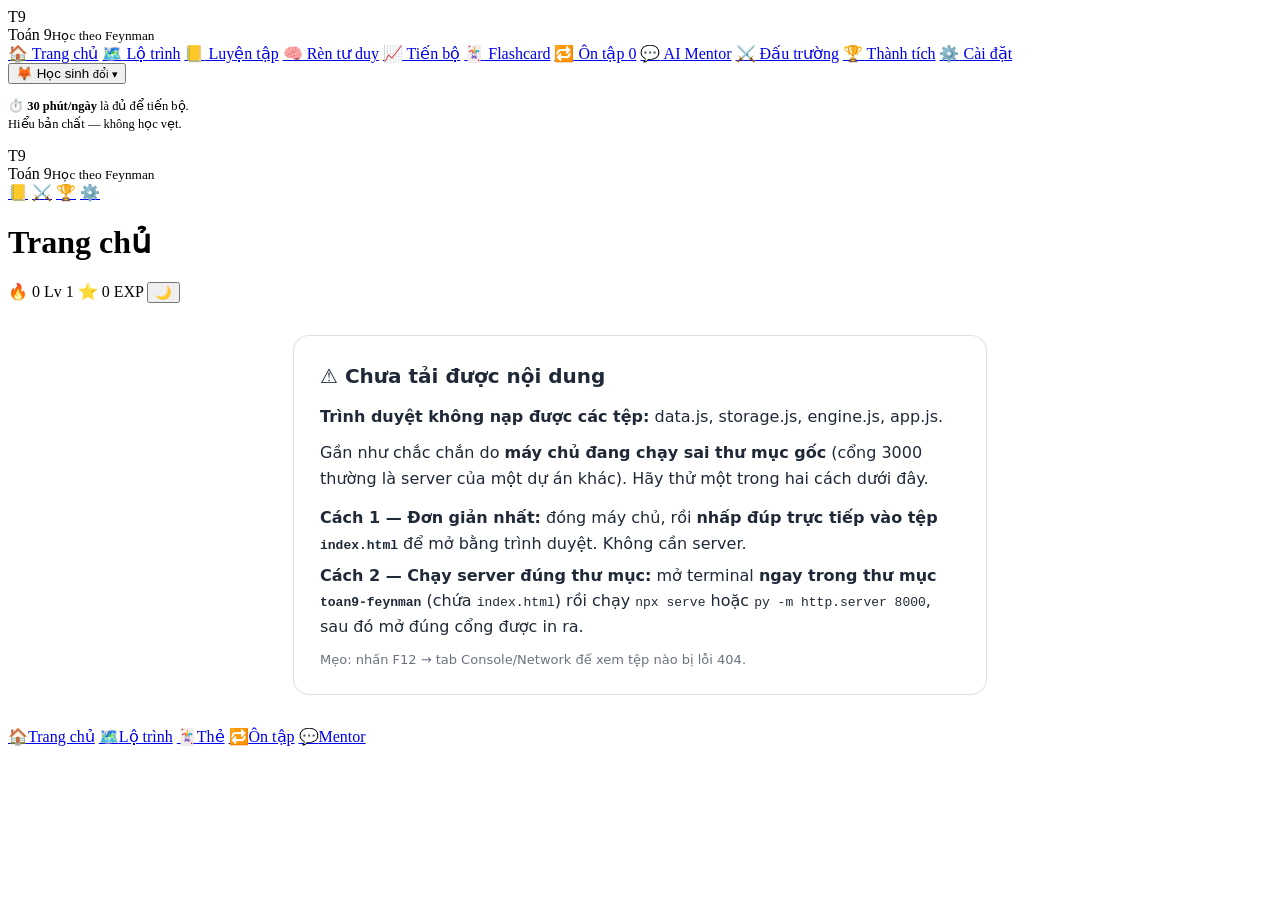
==== index.html @ c9a5eb2f "Add files via upload" ====
<!doctype html>
<html lang="vi">
<head>
  <meta charset="utf-8" />
  <meta name="viewport" content="width=device-width, initial-scale=1, viewport-fit=cover" />
  <meta name="theme-color" content="#16a34a" />
  <meta name="description" content="Học Toán lớp 9 theo phương pháp Feynman: hiểu bản chất, nhớ thật lâu. 30 phút mỗi ngày, không học vẹt." />
  <title>Toán 9 · Học theo Feynman</title>

  <!-- Google Fonts: Be Vietnam Pro (tiêu đề) + Inter (nội dung). Có fallback font hệ thống nếu offline. -->
  <link rel="preconnect" href="https://fonts.googleapis.com" />
  <link rel="preconnect" href="https://fonts.gstatic.com" crossorigin />
  <link href="https://fonts.googleapis.com/css2?family=Be+Vietnam+Pro:wght@500;600;700;800&family=Inter:wght@400;500;600;700&display=swap" rel="stylesheet" />

  <link rel="stylesheet" href="assets/css/styles.css" />

  <!-- Lưới an toàn: bắt lỗi nạp file (404) và lỗi chạy để không bao giờ trắng trang. -->
  <script>
    window.__BOOT_ERRORS__ = [];
    window.addEventListener("error", function (e) {
      // Lỗi nạp tài nguyên (script/css): e.target là thẻ bị lỗi, không có e.message
      if (e && e.target && (e.target.tagName === "SCRIPT" || e.target.tagName === "LINK")) {
        window.__BOOT_ERRORS__.push("Không nạp được: " + (e.target.src || e.target.href));
      } else if (e && e.message) {
        window.__BOOT_ERRORS__.push(e.message);
      }
    }, true);
  </script>
  <link rel="manifest" href="manifest.webmanifest" />
  <meta name="theme-color" content="#16a34a" />
  <script>
    if ("serviceWorker" in navigator && /^https?:$/.test(location.protocol)) {
      window.addEventListener("load", function () {
        navigator.serviceWorker.register("sw.js").catch(function () {});
      });
    }
  </script>
</head>
<body>
  <div class="app">

    <!-- ===================== SIDEBAR (máy tính) ===================== -->
    <aside class="sidebar">
      <div class="brand">
        <div class="brand-mark">T9</div>
        <div class="brand-name">Toán 9<small>Học theo Feynman</small></div>
      </div>

      <nav class="nav">
        <a class="nav-item" href="#/dashboard"   data-route="dashboard"><span class="ic">🏠</span> Trang chủ</a>
        <a class="nav-item" href="#/lo-trinh"     data-route="lo-trinh"><span class="ic">🗺️</span> Lộ trình</a>
        <a class="nav-item" href="#/luyen-tap"    data-route="luyen-tap"><span class="ic">📒</span> Luyện tập</a>
        <a class="nav-item" href="#/tu-duy"        data-route="tu-duy"><span class="ic">🧠</span> Rèn tư duy</a>
        <a class="nav-item" href="#/tien-bo"       data-route="tien-bo"><span class="ic">📈</span> Tiến bộ</a>
        <a class="nav-item" href="#/flashcard"    data-route="flashcard"><span class="ic">🃏</span> Flashcard</a>
        <a class="nav-item" href="#/on-tap"       data-route="on-tap"><span class="ic">🔁</span> Ôn tập <span class="nav-badge" data-badge="ontap">0</span></a>
        <a class="nav-item" href="#/mentor"       data-route="mentor"><span class="ic">💬</span> AI Mentor</a>
        <a class="nav-item" href="#/game"         data-route="game"><span class="ic">⚔️</span> Đấu trường</a>
        <a class="nav-item" href="#/thanh-tich"   data-route="thanh-tich"><span class="ic">🏆</span> Thành tích</a>
        <a class="nav-item" href="#/cai-dat"      data-route="cai-dat"><span class="ic">⚙️</span> Cài đặt</a>
      </nav>

      <div class="sidebar-foot">
        <button class="profile-chip" id="profile-chip" title="Đổi thành viên">🦊 <span id="profile-chip-name">Học sinh</span> <small>đổi ▾</small></button>
        <p class="soft" style="font-size:12.5px;line-height:1.5">
          ⏱️ <b>30 phút/ngày</b> là đủ để tiến bộ.<br />
          Hiểu bản chất — không học vẹt.
        </p>
      </div>
    </aside>

    <!-- ===================== KHU VỰC CHÍNH ===================== -->
    <main class="main">

      <!-- Thanh trên cùng cho điện thoại -->
      <div class="mobile-top">
        <div class="brand">
          <div class="brand-mark">T9</div>
          <div class="brand-name">Toán 9<small>Học theo Feynman</small></div>
        </div>
        <a class="icon-btn" href="#/luyen-tap" title="Luyện tập" aria-label="Luyện tập">📒</a>
        <a class="icon-btn" href="#/game" title="Đấu trường" aria-label="Đấu trường">⚔️</a>
        <a class="icon-btn" href="#/thanh-tich" title="Thành tích" aria-label="Thành tích">🏆</a>
        <a class="icon-btn" href="#/cai-dat" title="Cài đặt" aria-label="Cài đặt">⚙️</a>
      </div>

      <!-- Thanh trên cùng cho máy tính -->
      <header class="topbar">
        <h1 id="view-title">Trang chủ</h1>
        <div class="spacer"></div>
        <span class="chip streak" id="chip-streak"><span class="ic flame">🔥</span> 0</span>
        <span class="chip" id="chip-level">Lv 1</span>
        <span class="chip exp" id="chip-exp"><span class="ic">⭐</span> 0 EXP</span>
        <button class="icon-btn" id="toggle-theme" title="Đổi giao diện sáng / tối" aria-label="Đổi giao diện sáng tối">🌙</button>
      </header>

      <!-- Nội dung từng trang được app.js dựng vào đây -->
      <div class="content">
        <div id="app-view"></div>
      </div>
    </main>

    <!-- Thanh điều hướng dưới cùng (điện thoại) -->
    <nav class="tabbar">
      <a href="#/dashboard"  data-route="dashboard"><span class="ic">🏠</span>Trang chủ</a>
      <a href="#/lo-trinh"   data-route="lo-trinh"><span class="ic">🗺️</span>Lộ trình</a>
      <a href="#/flashcard"  data-route="flashcard"><span class="ic">🃏</span>Thẻ</a>
      <a href="#/on-tap"     data-route="on-tap"><span class="ic">🔁</span>Ôn tập</a>
      <a href="#/mentor"     data-route="mentor"><span class="ic">💬</span>Mentor</a>
    </nav>

  </div>

  <!-- Vùng thông báo nổi + lớp pháo giấy khi hoàn thành -->
  <div class="toast-host"></div>
  <canvas id="confetti"></canvas>

  <!-- Nạp script THEO ĐÚNG THỨ TỰ phụ thuộc. Mỗi file gắn vào window.App. -->
  <script src="assets/js/data.js"></script>
  <script src="assets/js/storage.js"></script>
  <script src="assets/js/engine.js"></script>
  <script src="assets/js/app.js"></script>

  <!-- Watchdog: nếu sau khi tải xong mà nội dung vẫn trống, hiện hướng dẫn thay vì trắng trang. -->
  <script>
    (function () {
      function diagnose() {
        var view = document.getElementById("app-view");
        if (!view || view.innerHTML.trim().length > 0) return; // đã render OK → không làm gì

        var missing = [];
        if (!window.App || !window.App.DATA)    missing.push("data.js");
        if (!window.App || !window.App.Storage) missing.push("storage.js");
        if (!window.App || !window.App.Engine)  missing.push("engine.js");
        if (!window.App || !window.App.UI)      missing.push("app.js");

        var errs = window.__BOOT_ERRORS__ || [];
        var rows = "";
        if (missing.length) {
          rows +=
            '<p style="margin:0 0 10px"><b>Trình duyệt không nạp được các tệp:</b> ' +
            missing.join(", ") + ".</p>" +
            '<p style="margin:0 0 10px">Gần như chắc chắn do <b>máy chủ đang chạy sai thư mục gốc</b> ' +
            "(cổng 3000 thường là server của một dự án khác). Hãy thử một trong hai cách dưới đây.</p>";
        } else if (errs.length) {
          rows +=
            '<p style="margin:0 0 10px"><b>Có lỗi khi khởi động:</b></p><pre style="white-space:pre-wrap;' +
            'background:rgba(0,0,0,.05);padding:10px 12px;border-radius:10px;font-size:13px;margin:0 0 10px">' +
            errs.map(function (s) { return String(s); }).join("\n") + "</pre>";
        } else {
          rows += '<p style="margin:0 0 10px">Nội dung chưa hiện ra. Hãy thử tải lại trang (Ctrl/Cmd + Shift + R).</p>';
        }

        view.innerHTML =
          '<div style="max-width:640px;margin:32px auto;padding:24px 26px;border:1px solid rgba(0,0,0,.12);' +
          'border-radius:16px;font-family:system-ui,sans-serif;line-height:1.6;color:#1f2937;background:#fff">' +
          '<h2 style="margin:0 0 12px;font-size:20px">⚠️ Chưa tải được nội dung</h2>' +
          rows +
          '<p style="margin:14px 0 6px"><b>Cách 1 — Đơn giản nhất:</b> đóng máy chủ, rồi <b>nhấp đúp trực tiếp vào tệp ' +
          "<code>index.html</code></b> để mở bằng trình duyệt. Không cần server.</p>" +
          '<p style="margin:0 0 6px"><b>Cách 2 — Chạy server đúng thư mục:</b> mở terminal <b>ngay trong thư mục ' +
          "<code>toan9-feynman</code></b> (chứa <code>index.html</code>) rồi chạy <code>npx serve</code> " +
          "hoặc <code>py -m http.server 8000</code>, sau đó mở đúng cổng được in ra.</p>" +
          '<p style="margin:10px 0 0;color:#6b7280;font-size:13px">Mẹo: nhấn F12 → tab Console/Network để xem tệp nào bị lỗi 404.</p>' +
          "</div>";
      }
      if (document.readyState === "complete") setTimeout(diagnose, 600);
      else window.addEventListener("load", function () { setTimeout(diagnose, 600); });
    })();
  </script>
</body>
</html>
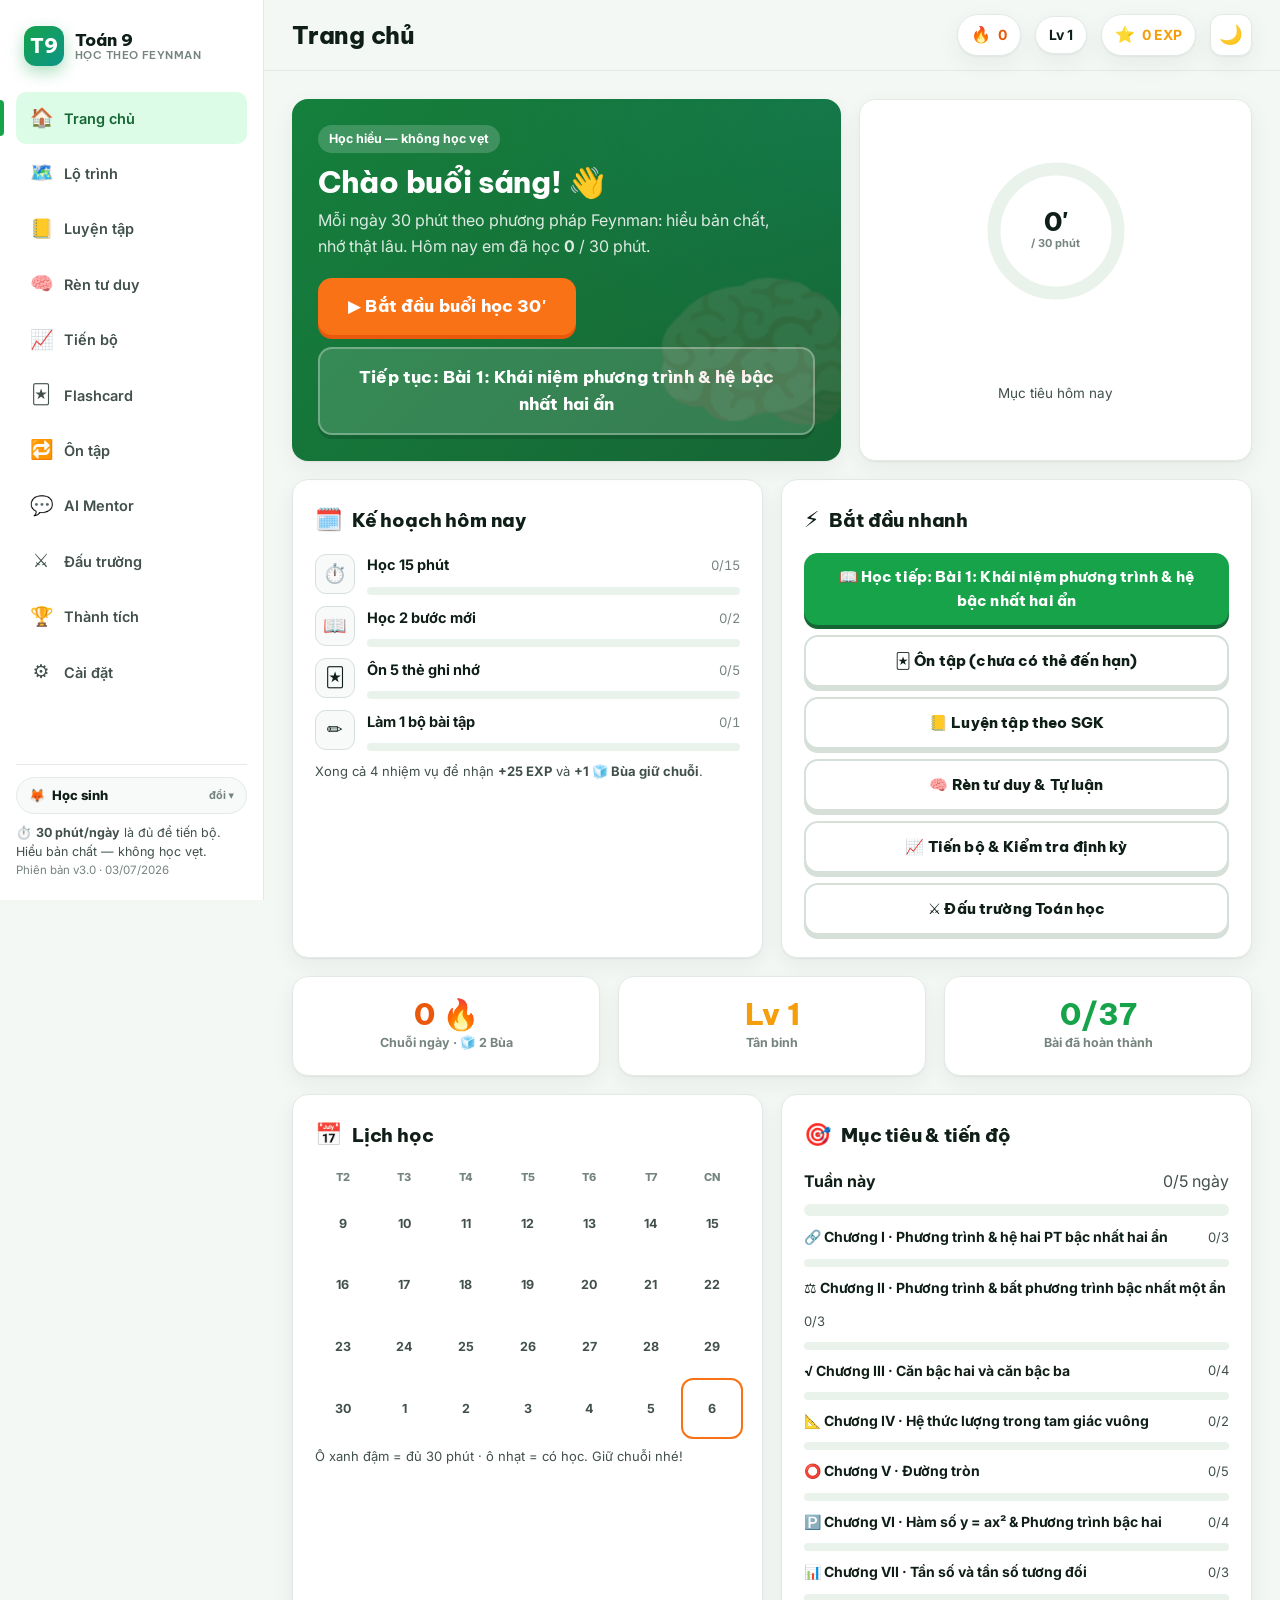
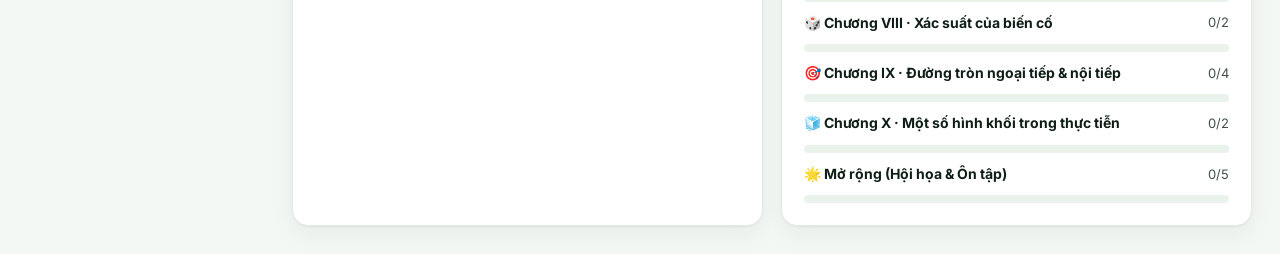
==== commit f7e89d06: "Add files via upload" ====
--- a/index.html
+++ b/index.html
@@ -29,9 +29,18 @@
   <link rel="manifest" href="manifest.webmanifest" />
   <meta name="theme-color" content="#16a34a" />
   <script>
+    // Đăng ký SW + TỰ CẬP NHẬT: khi có bản mới trên máy chủ, tải lại trang đúng 1 lần
     if ("serviceWorker" in navigator && /^https?:$/.test(location.protocol)) {
       window.addEventListener("load", function () {
-        navigator.serviceWorker.register("sw.js").catch(function () {});
+        navigator.serviceWorker.register("sw.js").then(function (reg) {
+          try { reg.update(); } catch (e) {}
+          setInterval(function () { try { reg.update(); } catch (e) {} }, 60 * 60 * 1000);
+        }).catch(function () {});
+        var refreshed = false;
+        navigator.serviceWorker.addEventListener("controllerchange", function () {
+          if (refreshed) return; refreshed = true;
+          location.reload();
+        });
       });
     }
   </script>
--- a/assets/css/styles.css
+++ b/assets/css/styles.css
@@ -0,0 +1,1060 @@
+/* =========================================================================
+   TOÁN 9 · FEYNMAN  —  Hệ thống thiết kế (Design System)
+   -------------------------------------------------------------------------
+   Triết lý màu: Xanh (phát triển/đúng) · Cam (lửa streak/năng lượng) · Trắng.
+   Cảm hứng: Duolingo (nút bấm 3D) + Khan Academy (tiến độ rõ) + Notion (sạch).
+   Toàn bộ theme điều khiển bằng CSS variables -> đổi Dark mode chỉ 1 dòng.
+   ========================================================================= */
+
+/* ----------------------------- 1. TOKENS -------------------------------- */
+:root {
+  /* Bảng màu thương hiệu */
+  --green-500: #16a34a;
+  --green-600: #15803d;
+  --green-700: #166534;
+  --green-100: #dcfce7;
+  --teal-500:  #0d9488;
+  --orange-500:#f97316;
+  --orange-600:#ea580c;
+  --amber-400: #fbbf24;
+  --amber-500: #f59e0b;
+  --rose-500:  #f43f5e;
+  --sky-500:   #0ea5e9;
+  --violet-500:#8b5cf6;
+
+  /* Theme SÁNG (mặc định) */
+  --bg:          #f4f8f5;
+  --bg-2:        #eaf2ec;
+  --surface:     #ffffff;
+  --surface-2:   #f7faf8;
+  --border:      #e3eae5;
+  --border-2:    #d6e0d9;
+  --ink:         #0f1f17;
+  --ink-soft:    #41504a;
+  --ink-faint:   #76847e;
+  --brand:       var(--green-500);
+  --brand-strong:var(--green-600);
+  --brand-deep:  var(--green-700);
+  --brand-soft:  var(--green-100);
+  --accent:      var(--orange-500);
+  --accent-deep: var(--orange-600);
+  --gold:        var(--amber-500);
+  --shadow:      0 1px 2px rgba(16,40,28,.06), 0 8px 24px rgba(16,40,28,.06);
+  --shadow-lg:   0 12px 40px rgba(16,40,28,.14);
+  --ring:        0 0 0 4px rgba(22,163,74,.18);
+
+  /* Hình học */
+  --r-sm: 10px;  --r: 16px;  --r-lg: 22px;  --r-pill: 999px;
+  --pad: clamp(16px, 2.5vw, 28px);
+  --maxw: 1180px;
+
+  /* Chữ */
+  --font-display: "Be Vietnam Pro", "Nunito", system-ui, sans-serif;
+  --font-body: "Inter", "Be Vietnam Pro", system-ui, -apple-system, sans-serif;
+  --font-mono: "JetBrains Mono", ui-monospace, "SFMono-Regular", monospace;
+}
+
+/* Theme TỐI */
+html[data-theme="dark"] {
+  --bg:          #0a1411;
+  --bg-2:        #0d1a15;
+  --surface:     #12201a;
+  --surface-2:   #16271f;
+  --border:      #213328;
+  --border-2:    #2c4435;
+  --ink:         #e7f0ea;
+  --ink-soft:    #a9bcb2;
+  --ink-faint:   #7c9088;
+  --brand:       #22c55e;
+  --brand-strong:#16a34a;
+  --brand-deep:  #4ade80;
+  --brand-soft:  #14321f;
+  --accent:      #fb923c;
+  --accent-deep: #f97316;
+  --gold:        #fbbf24;
+  --shadow:      0 1px 2px rgba(0,0,0,.3), 0 10px 30px rgba(0,0,0,.4);
+  --shadow-lg:   0 16px 50px rgba(0,0,0,.55);
+  --ring:        0 0 0 4px rgba(34,197,94,.25);
+}
+
+/* --------------------------- 2. RESET / BASE ---------------------------- */
+*, *::before, *::after { box-sizing: border-box; }
+* { margin: 0; }
+html { -webkit-text-size-adjust: 100%; scroll-behavior: smooth; }
+body {
+  font-family: var(--font-body);
+  background: var(--bg);
+  color: var(--ink);
+  line-height: 1.6;
+  font-size: 16px;
+  -webkit-font-smoothing: antialiased;
+  text-rendering: optimizeLegibility;
+  min-height: 100dvh;
+  transition: background .35s ease, color .35s ease;
+}
+h1, h2, h3, h4, h5 { font-family: var(--font-display); line-height: 1.18; font-weight: 800; letter-spacing: -.01em; }
+a { color: inherit; text-decoration: none; }
+button, input, textarea, select { font: inherit; color: inherit; }
+button { cursor: pointer; border: none; background: none; }
+img, svg, canvas { display: block; max-width: 100%; }
+ul { list-style: none; padding: 0; }
+::selection { background: var(--brand-soft); color: var(--brand-deep); }
+:focus-visible { outline: none; box-shadow: var(--ring); border-radius: var(--r-sm); }
+
+/* Thanh cuộn mảnh */
+*::-webkit-scrollbar { width: 10px; height: 10px; }
+*::-webkit-scrollbar-thumb { background: var(--border-2); border-radius: 999px; border: 2px solid var(--bg); }
+*::-webkit-scrollbar-track { background: transparent; }
+
+/* --------------------------- 3. KHUNG LAYOUT ---------------------------- */
+.app {
+  display: grid;
+  grid-template-columns: 264px 1fr;
+  min-height: 100dvh;
+}
+
+/* Sidebar (desktop) */
+.sidebar {
+  position: sticky; top: 0; align-self: start;
+  height: 100dvh;
+  background: var(--surface);
+  border-right: 1px solid var(--border);
+  display: flex; flex-direction: column;
+  padding: 20px 16px;
+  gap: 6px;
+  z-index: 30;
+}
+.brand { display: flex; align-items: center; gap: 11px; padding: 6px 8px 16px; }
+.brand-mark {
+  width: 40px; height: 40px; border-radius: 12px; flex-shrink: 0;
+  background: linear-gradient(135deg, var(--brand) 0%, var(--teal-500) 100%);
+  display: grid; place-items: center; color: #fff; font-weight: 800;
+  font-family: var(--font-display); font-size: 20px;
+  box-shadow: 0 6px 16px rgba(22,163,74,.35);
+}
+.brand-name { font-family: var(--font-display); font-weight: 800; font-size: 17px; line-height: 1.1; }
+.brand-name small { display: block; font-size: 11px; font-weight: 600; color: var(--ink-faint); letter-spacing: .04em; text-transform: uppercase; }
+
+.nav { display: flex; flex-direction: column; gap: 3px; margin-top: 4px; }
+.nav-item {
+  display: flex; align-items: center; gap: 12px;
+  padding: 11px 14px; border-radius: var(--r-sm);
+  color: var(--ink-soft); font-weight: 600; font-size: 14.5px;
+  transition: background .15s, color .15s, transform .08s;
+  position: relative;
+}
+.nav-item .ic { font-size: 19px; width: 22px; text-align: center; }
+.nav-item:hover { background: var(--surface-2); color: var(--ink); }
+.nav-item.active { background: var(--brand-soft); color: var(--brand-deep); }
+.nav-item.active::before {
+  content: ""; position: absolute; left: -16px; top: 8px; bottom: 8px;
+  width: 4px; border-radius: 0 4px 4px 0; background: var(--brand);
+}
+.nav-badge {
+  margin-left: auto; background: var(--accent); color: #fff;
+  font-size: 11px; font-weight: 800; padding: 1px 8px; border-radius: 999px; min-width: 20px; text-align: center;
+}
+.sidebar-foot { margin-top: auto; padding-top: 12px; border-top: 1px solid var(--border); }
+
+/* Vùng nội dung chính */
+.main { min-width: 0; display: flex; flex-direction: column; }
+.topbar {
+  position: sticky; top: 0; z-index: 20;
+  display: flex; align-items: center; gap: 14px;
+  padding: 14px var(--pad);
+  background: color-mix(in srgb, var(--bg) 82%, transparent);
+  backdrop-filter: saturate(140%) blur(10px);
+  border-bottom: 1px solid var(--border);
+}
+.topbar h1 { font-size: clamp(18px, 2.4vw, 24px); }
+.topbar .spacer { flex: 1; }
+.content { padding: var(--pad); max-width: var(--maxw); width: 100%; margin: 0 auto; }
+.view { animation: fade-up .4s cubic-bezier(.2,.7,.2,1) both; }
+
+/* Mobile nav (ẩn ở desktop) */
+.mobile-top, .tabbar { display: none; }
+
+/* --------------------------- 4. STAT CHIPS ------------------------------ */
+.chip {
+  display: inline-flex; align-items: center; gap: 7px;
+  background: var(--surface); border: 1px solid var(--border);
+  padding: 7px 13px; border-radius: var(--r-pill);
+  font-weight: 700; font-size: 14px; box-shadow: var(--shadow);
+}
+.chip .ic { font-size: 16px; }
+.chip.streak { color: var(--accent-deep); }
+.chip.exp { color: var(--gold); }
+.icon-btn {
+  width: 42px; height: 42px; border-radius: 12px;
+  display: grid; place-items: center; font-size: 19px;
+  background: var(--surface); border: 1px solid var(--border);
+  box-shadow: var(--shadow); transition: transform .12s, background .15s;
+}
+.icon-btn:hover { transform: translateY(-1px); background: var(--surface-2); }
+.icon-btn:active { transform: translateY(0); }
+
+/* --------------------------- 5. CARD & BUTTON --------------------------- */
+.card {
+  background: var(--surface); border: 1px solid var(--border);
+  border-radius: var(--r); padding: 22px;
+  box-shadow: var(--shadow);
+}
+.card-pad-lg { padding: 26px; }
+.section-title { display: flex; align-items: center; gap: 10px; margin-bottom: 16px; }
+.section-title h2 { font-size: 19px; }
+.section-title .ic { font-size: 22px; }
+.muted { color: var(--ink-faint); }
+.soft  { color: var(--ink-soft); }
+
+/* Nút "bấm được" kiểu Duolingo: có viền đáy 3D */
+.btn {
+  --c: var(--brand); --c2: var(--brand-deep);
+  display: inline-flex; align-items: center; justify-content: center; gap: 9px;
+  font-family: var(--font-display); font-weight: 800; font-size: 15px;
+  color: #fff; background: var(--c);
+  padding: 12px 22px; border-radius: 14px;
+  box-shadow: 0 4px 0 var(--c2); border: none;
+  transition: transform .06s ease, box-shadow .06s ease, filter .15s;
+  letter-spacing: .01em; text-transform: none;
+}
+.btn:hover { filter: brightness(1.04); }
+.btn:active { transform: translateY(3px); box-shadow: 0 1px 0 var(--c2); }
+.btn:disabled { opacity: .5; cursor: not-allowed; transform: none; box-shadow: 0 4px 0 var(--c2); }
+.btn.accent { --c: var(--accent); --c2: var(--accent-deep); }
+.btn.ghost {
+  color: var(--ink); background: var(--surface);
+  border: 2px solid var(--border-2); box-shadow: 0 4px 0 var(--border-2);
+}
+.btn.ghost:active { box-shadow: 0 1px 0 var(--border-2); }
+.btn.sm { padding: 8px 15px; font-size: 13.5px; border-radius: 11px; box-shadow: 0 3px 0 var(--c2); }
+.btn.lg { padding: 15px 30px; font-size: 17px; }
+.btn.block { display: flex; width: 100%; }
+
+.pill {
+  display: inline-flex; align-items: center; gap: 6px;
+  font-size: 12.5px; font-weight: 700; padding: 4px 11px;
+  border-radius: 999px; background: var(--surface-2); color: var(--ink-soft);
+  border: 1px solid var(--border);
+}
+.pill.green { background: var(--brand-soft); color: var(--brand-deep); border-color: transparent; }
+.pill.orange{ background: color-mix(in srgb, var(--accent) 16%, transparent); color: var(--accent-deep); border-color: transparent; }
+.pill.gold  { background: color-mix(in srgb, var(--gold) 20%, transparent); color: var(--amber-500); border-color: transparent; }
+
+/* --------------------------- 6. TIẾN ĐỘ -------------------------------- */
+.progress { height: 12px; background: var(--bg-2); border-radius: 999px; overflow: hidden; }
+.progress > span {
+  display: block; height: 100%; border-radius: 999px;
+  background: linear-gradient(90deg, var(--brand) 0%, var(--teal-500) 100%);
+  transition: width .8s cubic-bezier(.2,.8,.2,1);
+}
+.progress.thin { height: 8px; }
+
+/* Vòng tròn tiến độ (SVG) */
+.ring-wrap { position: relative; display: grid; place-items: center; }
+.ring-wrap .ring-label { position: absolute; text-align: center; }
+.ring-wrap .ring-label .big { font-family: var(--font-display); font-weight: 800; font-size: 26px; line-height: 1; }
+.ring-wrap .ring-label .sub { font-size: 11px; color: var(--ink-faint); font-weight: 700; }
+.ring-bg { stroke: var(--bg-2); }
+.ring-fg { stroke: var(--brand); stroke-linecap: round; transition: stroke-dashoffset 1s cubic-bezier(.2,.8,.2,1); }
+
+/* --------------------------- 7. DASHBOARD GRID -------------------------- */
+.grid { display: grid; gap: 18px; }
+.cols-3 { grid-template-columns: repeat(3, 1fr); }
+.cols-2 { grid-template-columns: repeat(2, 1fr); }
+.dash-hero {
+  grid-template-columns: 1.4fr 1fr;
+  align-items: stretch;
+}
+.hero-card {
+  background:
+    radial-gradient(120% 140% at 100% 0%, color-mix(in srgb, var(--teal-500) 22%, transparent) 0%, transparent 55%),
+    linear-gradient(135deg, var(--brand-strong), var(--brand-deep));
+  color: #fff; border: none; overflow: hidden; position: relative;
+}
+.hero-card h2 { font-size: clamp(22px, 3vw, 30px); color: #fff; }
+.hero-card .lead { color: rgba(255,255,255,.85); max-width: 46ch; margin: 8px 0 18px; }
+.hero-card .deco {
+  position: absolute; right: -30px; bottom: -40px; font-size: 180px; opacity: .12; transform: rotate(-12deg); pointer-events: none;
+}
+
+/* Lịch streak */
+.calendar { display: grid; grid-template-columns: repeat(7, 1fr); gap: 6px; }
+.cal-dow { text-align: center; font-size: 11px; font-weight: 800; color: var(--ink-faint); padding-bottom: 4px; }
+.cal-cell {
+  aspect-ratio: 1; border-radius: 9px; display: grid; place-items: center;
+  font-size: 12.5px; font-weight: 700; color: var(--ink-soft);
+  background: var(--surface-2); border: 1px solid var(--border);
+}
+.cal-cell.empty { background: transparent; border: none; }
+.cal-cell.done { background: var(--brand); color: #fff; border-color: transparent; box-shadow: 0 4px 10px rgba(22,163,74,.3); }
+.cal-cell.today { outline: 2px solid var(--accent); outline-offset: 1px; }
+.cal-cell.partial { background: var(--brand-soft); color: var(--brand-deep); border-color: transparent; }
+
+/* --------------------------- 8. LỘ TRÌNH (PATH) ------------------------- */
+.chapter { margin-bottom: 26px; }
+.chapter-head { display: flex; align-items: center; gap: 12px; margin-bottom: 14px; }
+.chapter-icon { width: 44px; height: 44px; border-radius: 13px; display: grid; place-items: center; font-size: 22px; color: #fff; flex-shrink: 0; }
+.lesson-grid { display: grid; grid-template-columns: repeat(auto-fill, minmax(225px, 1fr)); gap: 14px; }
+.lesson-card {
+  background: var(--surface); border: 1px solid var(--border); border-radius: var(--r);
+  padding: 18px; box-shadow: var(--shadow); cursor: pointer;
+  transition: transform .14s ease, box-shadow .14s ease, border-color .14s;
+  display: flex; flex-direction: column; gap: 10px; position: relative; overflow: hidden;
+}
+.lesson-card:hover { transform: translateY(-3px); box-shadow: var(--shadow-lg); border-color: var(--border-2); }
+.lesson-card .l-emoji { font-size: 30px; }
+.lesson-card h3 { font-size: 16px; }
+.lesson-card.locked { opacity: .6; cursor: not-allowed; }
+.lesson-card.locked:hover { transform: none; box-shadow: var(--shadow); }
+.lesson-card .done-tick {
+  position: absolute; top: 12px; right: 12px; width: 26px; height: 26px; border-radius: 50%;
+  background: var(--brand); color: #fff; display: grid; place-items: center; font-size: 15px; font-weight: 800;
+}
+.lesson-card .l-progress { margin-top: auto; }
+
+/* --------------------------- 9. BÀI HỌC FEYNMAN ------------------------- */
+.lesson-layout { display: grid; grid-template-columns: 240px 1fr; gap: 22px; align-items: start; }
+.steps-rail { position: sticky; top: 86px; display: flex; flex-direction: column; gap: 4px; }
+.step-link {
+  display: flex; gap: 12px; align-items: flex-start; padding: 12px 14px; border-radius: 12px;
+  color: var(--ink-soft); transition: background .15s; cursor: pointer;
+}
+.step-link:hover { background: var(--surface-2); }
+.step-link.active { background: var(--brand-soft); }
+.step-link.active .step-num { background: var(--brand); color: #fff; }
+.step-link.active .step-t { color: var(--brand-deep); }
+.step-link.done .step-num { background: var(--brand); color: #fff; }
+.step-num {
+  width: 28px; height: 28px; border-radius: 50%; flex-shrink: 0;
+  background: var(--bg-2); color: var(--ink-soft); display: grid; place-items: center;
+  font-weight: 800; font-size: 14px; font-family: var(--font-display);
+}
+.step-t { font-weight: 700; font-size: 13.5px; line-height: 1.3; }
+.step-t small { display: block; font-weight: 600; font-size: 11.5px; color: var(--ink-faint); }
+
+.step-panel { animation: fade-up .35s ease both; }
+.step-eyebrow { display: inline-flex; align-items: center; gap: 8px; font-weight: 800; font-size: 12.5px; letter-spacing: .08em; text-transform: uppercase; color: var(--brand); margin-bottom: 8px; }
+.prose { font-size: 16.5px; color: var(--ink-soft); }
+.prose p { margin: 0 0 14px; }
+.prose strong { color: var(--ink); font-weight: 700; }
+.prose h3 { color: var(--ink); margin: 22px 0 10px; font-size: 18px; }
+.prose ul.bullets { display: flex; flex-direction: column; gap: 8px; margin: 0 0 14px; }
+.prose ul.bullets li { padding-left: 26px; position: relative; }
+.prose ul.bullets li::before { content: "✦"; position: absolute; left: 0; color: var(--brand); font-weight: 800; }
+
+/* Hộp ẩn dụ "giải thích như cho lớp 5" */
+.eli5 {
+  background: linear-gradient(135deg, color-mix(in srgb, var(--gold) 14%, var(--surface)), var(--surface));
+  border: 1px solid color-mix(in srgb, var(--gold) 40%, var(--border));
+  border-radius: var(--r); padding: 18px 20px; margin: 4px 0 18px;
+  display: flex; gap: 14px;
+}
+.eli5 .e-ic { font-size: 30px; line-height: 1; }
+.eli5 .e-body { font-size: 16.5px; }
+.eli5 .e-body b { color: var(--ink); }
+
+/* Thẻ ứng dụng thực tế */
+.apps-grid { display: grid; grid-template-columns: repeat(auto-fit, minmax(220px,1fr)); gap: 14px; }
+.app-card { background: var(--surface-2); border: 1px solid var(--border); border-radius: var(--r); padding: 16px; }
+.app-card .a-ic { font-size: 26px; margin-bottom: 8px; }
+.app-card h4 { font-size: 15px; margin-bottom: 5px; }
+.app-card p { font-size: 14px; color: var(--ink-soft); margin: 0; }
+
+/* Minh hoạ SVG */
+.figure { background: var(--surface-2); border: 1px solid var(--border); border-radius: var(--r); padding: 18px; text-align: center; }
+.figure figcaption { margin-top: 10px; font-size: 13.5px; color: var(--ink-faint); font-weight: 600; }
+.figure svg { margin: 0 auto; }
+
+/* Bước 4 – ô tự giải thích */
+.feynman-box textarea {
+  width: 100%; min-height: 130px; resize: vertical;
+  background: var(--surface-2); border: 1.5px solid var(--border-2);
+  border-radius: var(--r); padding: 14px 16px; font-size: 15.5px; line-height: 1.6;
+  transition: border-color .15s, box-shadow .15s;
+}
+.feynman-box textarea:focus { border-color: var(--brand); box-shadow: var(--ring); }
+.feedback { margin-top: 16px; border-radius: var(--r); padding: 16px 18px; animation: fade-up .35s ease both; }
+.feedback.good { background: var(--brand-soft); border: 1px solid color-mix(in srgb, var(--brand) 35%, transparent); }
+.feedback.mid  { background: color-mix(in srgb, var(--gold) 14%, var(--surface)); border: 1px solid color-mix(in srgb, var(--gold) 40%, var(--border)); }
+.feedback h4 { margin-bottom: 8px; }
+.cover-meter { height: 10px; border-radius: 999px; background: var(--bg-2); overflow: hidden; margin: 10px 0; }
+.cover-meter > span { display: block; height: 100%; background: linear-gradient(90deg, var(--gold), var(--brand)); transition: width .8s; }
+.kw { display: inline-flex; align-items: center; gap: 5px; padding: 3px 10px; border-radius: 999px; font-size: 12.5px; font-weight: 700; margin: 3px 4px 0 0; }
+.kw.hit { background: var(--brand-soft); color: var(--brand-deep); }
+.kw.miss{ background: color-mix(in srgb, var(--rose-500) 14%, transparent); color: var(--rose-500); }
+
+/* --------------------------- 10. BÀI TẬP / QUIZ ------------------------- */
+.tabs { display: inline-flex; gap: 4px; background: var(--surface-2); border: 1px solid var(--border); padding: 4px; border-radius: 14px; }
+.tab { padding: 8px 16px; border-radius: 10px; font-weight: 700; font-size: 14px; color: var(--ink-soft); transition: .15s; }
+.tab.active { background: var(--surface); color: var(--ink); box-shadow: var(--shadow); }
+.tab .dot { display: inline-block; width: 8px; height: 8px; border-radius: 50%; margin-right: 6px; }
+.tab[data-d="easy"] .dot { background: var(--brand); }
+.tab[data-d="medium"] .dot { background: var(--gold); }
+.tab[data-d="hard"] .dot { background: var(--rose-500); }
+
+.q-card { background: var(--surface); border: 1px solid var(--border); border-radius: var(--r); padding: 22px; box-shadow: var(--shadow); }
+.q-head { display: flex; align-items: center; gap: 12px; margin-bottom: 6px; }
+.q-counter { font-family: var(--font-display); font-weight: 800; color: var(--ink-faint); font-size: 14px; }
+.q-text { font-size: 18px; font-weight: 600; margin: 8px 0 18px; color: var(--ink); }
+.q-text .math { font-family: var(--font-mono); background: var(--surface-2); padding: 1px 6px; border-radius: 6px; }
+
+.options { display: grid; gap: 10px; }
+.opt {
+  text-align: left; padding: 14px 16px; border-radius: 14px;
+  background: var(--surface); border: 2px solid var(--border-2);
+  font-weight: 600; font-size: 15.5px; transition: .12s; display: flex; align-items: center; gap: 12px;
+}
+.opt .opt-key { width: 28px; height: 28px; border-radius: 8px; background: var(--surface-2); display: grid; place-items: center; font-weight: 800; flex-shrink: 0; font-family: var(--font-display); }
+.opt:hover:not(.locked) { border-color: var(--brand); background: var(--surface-2); }
+.opt.selected { border-color: var(--brand); background: var(--brand-soft); }
+.opt.correct { border-color: var(--brand); background: var(--brand-soft); }
+.opt.correct .opt-key { background: var(--brand); color: #fff; }
+.opt.wrong { border-color: var(--rose-500); background: color-mix(in srgb, var(--rose-500) 12%, transparent); }
+.opt.wrong .opt-key { background: var(--rose-500); color: #fff; }
+.opt.locked { cursor: default; }
+
+.fill-input { width: 100%; padding: 14px 16px; border-radius: 14px; border: 2px solid var(--border-2); font-size: 17px; font-weight: 600; background: var(--surface); }
+.fill-input:focus { border-color: var(--brand); box-shadow: var(--ring); }
+.fill-input.correct { border-color: var(--brand); background: var(--brand-soft); }
+.fill-input.wrong { border-color: var(--rose-500); }
+
+/* Ghép cặp */
+.match-grid { display: grid; grid-template-columns: 1fr 1fr; gap: 22px; }
+.match-col { display: flex; flex-direction: column; gap: 10px; }
+.match-item { padding: 13px 15px; border-radius: 12px; border: 2px solid var(--border-2); background: var(--surface); font-weight: 600; text-align: left; transition: .12s; }
+.match-item:hover { border-color: var(--brand); }
+.match-item.picked { border-color: var(--accent); background: color-mix(in srgb, var(--accent) 12%, transparent); }
+.match-item.matched { border-color: var(--brand); background: var(--brand-soft); color: var(--brand-deep); cursor: default; }
+.match-item.matched::after { content: "✓"; float: right; font-weight: 800; }
+
+.solution {
+  margin-top: 16px; border-left: 3px solid var(--brand); background: var(--surface-2);
+  border-radius: 0 var(--r) var(--r) 0; padding: 14px 18px; animation: fade-up .3s ease both;
+}
+.solution h4 { font-size: 14px; color: var(--brand-deep); margin-bottom: 8px; }
+.solution ol { padding-left: 20px; display: flex; flex-direction: column; gap: 6px; }
+.solution ol li { font-size: 14.5px; color: var(--ink-soft); }
+.solution .math { font-family: var(--font-mono); }
+
+/* --------------------------- 11. ĐỒ THỊ TƯƠNG TÁC ---------------------- */
+.graph-stage { background: var(--surface-2); border: 1px solid var(--border); border-radius: var(--r); padding: 14px; }
+.graph-canvas { width: 100%; height: auto; touch-action: none; cursor: grab; border-radius: 12px; }
+.graph-canvas:active { cursor: grabbing; }
+.slider-row { display: flex; align-items: center; gap: 12px; margin-top: 8px; }
+.slider-row label { font-weight: 700; min-width: 92px; font-size: 14px; }
+.slider-row .val { font-family: var(--font-mono); font-weight: 700; color: var(--brand-deep); min-width: 54px; text-align: right; }
+input[type=range] { -webkit-appearance: none; appearance: none; flex: 1; height: 8px; border-radius: 999px; background: var(--bg-2); }
+input[type=range]::-webkit-slider-thumb { -webkit-appearance: none; width: 22px; height: 22px; border-radius: 50%; background: var(--brand); border: 3px solid var(--surface); box-shadow: var(--shadow); cursor: grab; }
+input[type=range]::-moz-range-thumb { width: 22px; height: 22px; border-radius: 50%; background: var(--brand); border: 3px solid var(--surface); cursor: grab; }
+.equation-readout { font-family: var(--font-mono); font-size: 20px; font-weight: 700; text-align: center; padding: 10px; background: var(--surface); border-radius: 12px; border: 1px solid var(--border); }
+
+/* --------------------------- 12. FLASHCARD ----------------------------- */
+.flash-scene { perspective: 1400px; max-width: 540px; margin: 0 auto; }
+.flash {
+  position: relative; width: 100%; aspect-ratio: 16/10; cursor: pointer;
+  transform-style: preserve-3d; transition: transform .6s cubic-bezier(.2,.8,.2,1);
+}
+.flash.flipped { transform: rotateY(180deg); }
+.flash-face {
+  position: absolute; inset: 0; backface-visibility: hidden;
+  border-radius: var(--r-lg); padding: 28px; display: grid; place-items: center; text-align: center;
+  box-shadow: var(--shadow-lg);
+}
+.flash-front { background: linear-gradient(160deg, var(--surface), var(--surface-2)); border: 1px solid var(--border); }
+.flash-back { background: linear-gradient(160deg, var(--brand-strong), var(--brand-deep)); color: #fff; transform: rotateY(180deg); }
+.flash-face .f-label { position: absolute; top: 16px; left: 20px; font-size: 11px; font-weight: 800; letter-spacing: .1em; text-transform: uppercase; opacity: .6; }
+.flash-face .f-text { font-size: clamp(20px, 3.6vw, 28px); font-weight: 700; font-family: var(--font-display); }
+.flash-hint { text-align: center; color: var(--ink-faint); font-size: 13px; margin-top: 14px; }
+.srs-actions { display: flex; gap: 12px; justify-content: center; margin-top: 18px; }
+
+/* --------------------------- 13. AI MENTOR ----------------------------- */
+.chat-wrap { display: flex; flex-direction: column; height: min(70dvh, 640px); }
+.chat-log { flex: 1; overflow-y: auto; display: flex; flex-direction: column; gap: 14px; padding: 6px 4px; }
+.msg { display: flex; gap: 10px; max-width: 86%; animation: fade-up .3s ease both; }
+.msg .av { width: 36px; height: 36px; border-radius: 11px; flex-shrink: 0; display: grid; place-items: center; font-size: 18px; }
+.msg.bot .av { background: linear-gradient(135deg, var(--brand), var(--teal-500)); color: #fff; }
+.msg.me { align-self: flex-end; flex-direction: row-reverse; }
+.msg.me .av { background: var(--accent); color: #fff; }
+.bubble { padding: 12px 16px; border-radius: 16px; font-size: 15px; line-height: 1.55; }
+.msg.bot .bubble { background: var(--surface-2); border: 1px solid var(--border); border-top-left-radius: 5px; }
+.msg.me .bubble { background: var(--brand); color: #fff; border-top-right-radius: 5px; }
+.bubble b { font-weight: 700; }
+.suggest-row { display: flex; flex-wrap: wrap; gap: 8px; margin: 10px 0; }
+.suggest { font-size: 13px; font-weight: 600; padding: 8px 13px; border-radius: 999px; background: var(--surface); border: 1px solid var(--border-2); color: var(--ink-soft); transition: .15s; }
+.suggest:hover { border-color: var(--brand); color: var(--brand-deep); }
+.chat-input { display: flex; gap: 10px; margin-top: 12px; }
+.chat-input input { flex: 1; padding: 13px 16px; border-radius: 14px; border: 2px solid var(--border-2); background: var(--surface); font-size: 15px; }
+.chat-input input:focus { border-color: var(--brand); box-shadow: var(--ring); }
+
+/* --------------------------- 14. THÀNH TÍCH ---------------------------- */
+.badge-grid { display: grid; grid-template-columns: repeat(auto-fill, minmax(150px,1fr)); gap: 14px; }
+.badge { text-align: center; padding: 20px 14px; border-radius: var(--r); background: var(--surface); border: 1px solid var(--border); box-shadow: var(--shadow); transition: transform .14s; }
+.badge:hover { transform: translateY(-3px); }
+.badge .b-emoji { font-size: 42px; filter: saturate(1.1); }
+.badge.locked .b-emoji { filter: grayscale(1); opacity: .35; }
+.badge h4 { font-size: 15px; margin: 8px 0 3px; }
+.badge p { font-size: 12.5px; color: var(--ink-faint); margin: 0; }
+.badge.unlocked { border-color: color-mix(in srgb, var(--gold) 45%, var(--border)); background: linear-gradient(160deg, color-mix(in srgb, var(--gold) 10%, var(--surface)), var(--surface)); }
+
+.level-bar { display: flex; align-items: center; gap: 16px; }
+.level-medal { width: 64px; height: 64px; border-radius: 18px; flex-shrink:0; display: grid; place-items: center; font-family: var(--font-display); font-weight: 800; font-size: 24px; color: #fff; background: linear-gradient(135deg, var(--gold), var(--accent)); box-shadow: 0 8px 20px rgba(245,158,11,.4); }
+
+/* --------------------------- 15. SESSION 30' --------------------------- */
+.phase-list { display: flex; flex-direction: column; gap: 10px; }
+.phase { display: flex; align-items: center; gap: 14px; padding: 16px; border-radius: var(--r); border: 1.5px solid var(--border); background: var(--surface); transition: .2s; }
+.phase.active { border-color: var(--brand); background: var(--brand-soft); }
+.phase.done { opacity: .65; }
+.phase .p-num { width: 38px; height: 38px; border-radius: 12px; background: var(--surface-2); display: grid; place-items: center; font-weight: 800; font-family: var(--font-display); flex-shrink: 0; }
+.phase.active .p-num { background: var(--brand); color: #fff; }
+.phase .p-min { margin-left: auto; font-weight: 800; color: var(--ink-faint); font-family: var(--font-mono); }
+.timer-big { font-family: var(--font-mono); font-weight: 700; font-size: clamp(42px, 8vw, 64px); text-align: center; letter-spacing: 2px; }
+
+/* --------------------------- 16. TIỆN ÍCH ------------------------------ */
+.skeleton { background: linear-gradient(90deg, var(--bg-2) 25%, var(--surface-2) 50%, var(--bg-2) 75%); background-size: 200% 100%; animation: shimmer 1.3s infinite; border-radius: var(--r); }
+.skel-line { height: 14px; margin: 8px 0; border-radius: 6px; }
+.empty-state { text-align: center; padding: 50px 20px; color: var(--ink-faint); }
+.empty-state .e-emoji { font-size: 56px; margin-bottom: 10px; }
+.toast-host { position: fixed; bottom: 22px; left: 50%; transform: translateX(-50%); z-index: 200; display: flex; flex-direction: column; gap: 10px; align-items: center; pointer-events: none; }
+.toast {
+  background: var(--ink); color: var(--bg); padding: 12px 20px; border-radius: 14px;
+  font-weight: 700; box-shadow: var(--shadow-lg); display: flex; align-items: center; gap: 10px;
+  animation: toast-in .4s cubic-bezier(.2,.8,.2,1) both;
+}
+.toast .t-ic { font-size: 20px; }
+#confetti { position: fixed; inset: 0; pointer-events: none; z-index: 150; }
+.divider { height: 1px; background: var(--border); margin: 22px 0; }
+.row { display: flex; align-items: center; gap: 12px; flex-wrap: wrap; }
+.between { justify-content: space-between; }
+.mt { margin-top: 18px; } .mt-sm { margin-top: 10px; } .mb { margin-bottom: 18px; }
+.text-c { text-align: center; }
+.stat-num { font-family: var(--font-display); font-weight: 800; font-size: 30px; line-height: 1; }
+.stat-lbl { font-size: 12.5px; color: var(--ink-faint); font-weight: 700; margin-top: 4px; }
+
+/* Switch dark mode trong settings */
+.switch { width: 52px; height: 30px; border-radius: 999px; background: var(--border-2); position: relative; transition: background .2s; flex-shrink: 0; }
+.switch.on { background: var(--brand); }
+.switch::after { content: ""; position: absolute; top: 3px; left: 3px; width: 24px; height: 24px; border-radius: 50%; background: #fff; transition: transform .2s; box-shadow: var(--shadow); }
+.switch.on::after { transform: translateX(22px); }
+.setting-row { display: flex; align-items: center; gap: 14px; padding: 14px 0; border-bottom: 1px solid var(--border); }
+.setting-row:last-child { border-bottom: none; }
+.setting-row .s-text { flex: 1; }
+.setting-row .s-text b { display: block; }
+.setting-row .s-text span { font-size: 13.5px; color: var(--ink-faint); }
+
+/* --------------------------- 17. ANIMATIONS ---------------------------- */
+@keyframes fade-up { from { opacity: 0; transform: translateY(10px); } to { opacity: 1; transform: none; } }
+@keyframes shimmer { to { background-position: -200% 0; } }
+@keyframes toast-in { from { opacity: 0; transform: translateY(16px) scale(.96); } to { opacity: 1; transform: none; } }
+@keyframes pop { 0% { transform: scale(.8); } 60% { transform: scale(1.08); } 100% { transform: scale(1); } }
+.pop { animation: pop .4s cubic-bezier(.2,.8,.2,1) both; }
+@keyframes flame { 0%,100% { transform: scale(1) rotate(-2deg); } 50% { transform: scale(1.12) rotate(2deg); } }
+.flame { display: inline-block; animation: flame 1.4s ease-in-out infinite; }
+
+@media (prefers-reduced-motion: reduce) {
+  * { animation-duration: .001ms !important; transition-duration: .001ms !important; }
+  .flame { animation: none; }
+}
+
+/* --------------------------- 18. RESPONSIVE ---------------------------- */
+@media (max-width: 980px) {
+  .lesson-layout { grid-template-columns: 1fr; }
+  .steps-rail { position: static; flex-direction: row; overflow-x: auto; padding-bottom: 6px; }
+  .step-link { flex-direction: column; align-items: center; min-width: 92px; text-align: center; }
+  .dash-hero { grid-template-columns: 1fr; }
+  .cols-3 { grid-template-columns: 1fr; }
+}
+@media (max-width: 760px) {
+  .app { grid-template-columns: 1fr; }
+  .sidebar { display: none; }
+  .mobile-top {
+    display: flex; align-items: center; gap: 10px; position: sticky; top: 0; z-index: 30;
+    padding: 12px 16px; background: var(--surface); border-bottom: 1px solid var(--border);
+  }
+  .mobile-top .brand { padding: 0; flex: 1; }
+  .mobile-top .brand-mark { width: 34px; height: 34px; font-size: 17px; border-radius: 10px; }
+  .topbar { display: none; }
+  .content { padding: 16px 14px 96px; }
+  .cols-2 { grid-template-columns: 1fr; }
+  .match-grid { gap: 14px; }
+  .tabbar {
+    display: grid; grid-template-columns: repeat(5, 1fr);
+    position: fixed; bottom: 0; left: 0; right: 0; z-index: 40;
+    background: var(--surface); border-top: 1px solid var(--border);
+    padding: 8px 6px calc(8px + env(safe-area-inset-bottom, 0px));
+  }
+  .tabbar a { display: flex; flex-direction: column; align-items: center; gap: 3px; padding: 6px 2px; color: var(--ink-faint); font-size: 10.5px; font-weight: 700; border-radius: 10px; }
+  .tabbar a .ic { font-size: 21px; }
+  .tabbar a.active { color: var(--brand); }
+  .tabbar a.active .ic { transform: translateY(-1px); }
+}
+@media (max-width: 420px) {
+  .match-grid { grid-template-columns: 1fr; }
+  .srs-actions { flex-direction: column; }
+}
+
+/* =========================================================================
+   ĐẤU TRƯỜNG TOÁN HỌC (game phần thưởng)
+   ========================================================================= */
+.arena { max-width: 640px; margin: 0 auto; display: grid; gap: 16px; }
+.arena-reward {
+  background: linear-gradient(135deg, var(--accent), var(--accent-deep));
+  color: #fff; font-weight: 700; padding: 13px 16px; border-radius: 14px;
+  box-shadow: var(--shadow); text-align: center;
+}
+.arena-head { text-align: center; }
+.arena-head h2 { font-family: var(--font-display); font-size: 26px; margin: 0 0 4px; }
+.arena-intro { color: var(--ink-faint); font-size: 14px; margin: 0 auto; max-width: 520px; }
+
+.arena-foes { display: flex; align-items: center; justify-content: center; gap: 6px; }
+.foe-pip {
+  width: 38px; height: 38px; display: grid; place-items: center; font-size: 20px;
+  background: var(--surface); border: 2px solid var(--border-2); border-radius: 50%;
+  transition: transform .2s, filter .2s, box-shadow .2s;
+}
+.foe-pip.done { filter: grayscale(1); opacity: .4; }
+.foe-pip.now { transform: scale(1.18); box-shadow: 0 0 0 4px var(--brand-soft); border-color: var(--brand); }
+.foe-sep { color: var(--ink-faint); font-weight: 800; }
+
+.battle {
+  background: var(--surface); border: 1.5px solid var(--border); border-radius: 20px;
+  padding: 22px 20px; box-shadow: var(--shadow); position: relative; overflow: hidden;
+}
+.foe { text-align: center; }
+.foe-emoji { font-size: 66px; line-height: 1; transition: transform .15s; }
+.foe-name { font-family: var(--font-display); font-weight: 800; margin-top: 4px; }
+.foe-taunt { color: var(--ink-faint); font-style: italic; font-size: 13px; margin-top: 2px; min-height: 18px; }
+
+.hpbar { height: 14px; background: var(--surface-2); border: 1px solid var(--border); border-radius: 999px; overflow: hidden; }
+.hp-fill { display: block; height: 100%; border-radius: 999px; transition: width .4s ease; }
+.foe-hpbar { margin: 8px auto 0; max-width: 320px; }
+.foe-hpbar .hp-fill { background: #ef4444; }
+.hero { margin-top: 18px; }
+.hero-row { display: flex; align-items: center; gap: 10px; }
+.hero-emoji { font-size: 28px; }
+.hero-hpbar { flex: 1; }
+.hero-hpbar .hp-fill { background: var(--brand); }
+.hero-hp-num { font-weight: 700; font-variant-numeric: tabular-nums; min-width: 34px; text-align: right; }
+.combo { text-align: center; font-family: var(--font-display); font-weight: 800; color: var(--accent-deep); min-height: 22px; margin-top: 8px; transition: transform .15s; }
+.combo.hot { transform: scale(1.18); }
+
+.timerbar { height: 8px; background: var(--surface-2); border-radius: 999px; overflow: hidden; margin-top: 14px; }
+.timer-fill { display: block; height: 100%; background: linear-gradient(90deg, var(--accent), var(--accent-deep)); width: 100%; transition: width .1s linear; }
+
+.q-card { margin-top: 16px; text-align: center; }
+.q-topic { display: inline-block; font-size: 11.5px; font-weight: 700; letter-spacing: .04em; text-transform: uppercase; color: var(--brand-strong); background: var(--brand-soft); padding: 3px 10px; border-radius: 999px; }
+.q-text { font-family: var(--font-display); font-weight: 800; font-size: 21px; margin: 10px 0 14px; }
+.q-opts { display: grid; grid-template-columns: 1fr 1fr; gap: 10px; }
+.q-opt {
+  background: var(--surface-2); border: 2px solid var(--border-2); border-radius: 13px;
+  padding: 14px 12px; font-family: var(--font-body); font-weight: 700; font-size: 16px; color: var(--ink);
+  cursor: pointer; transition: border-color .12s, transform .06s, background .12s;
+}
+.q-opt:hover:not(:disabled) { border-color: var(--brand); transform: translateY(-1px); }
+.q-opt:disabled { cursor: default; }
+.q-opt.correct { background: var(--brand); border-color: var(--brand-deep); color: #fff; }
+.q-opt.wrong { background: #ef4444; border-color: #dc2626; color: #fff; }
+
+.arena-actions { text-align: center; }
+
+.arena-end {
+  background: var(--surface); border: 1.5px solid var(--border); border-radius: 20px;
+  padding: 34px 22px; text-align: center; box-shadow: var(--shadow); max-width: 480px; margin: 12px auto;
+}
+.arena-end.win { box-shadow: 0 0 0 3px var(--brand-soft), var(--shadow-lg); }
+.arena-end-emoji { font-size: 72px; line-height: 1; }
+.arena-end h2 { font-family: var(--font-display); margin: 8px 0; }
+.arena-end p { color: var(--ink-soft); }
+.arena-end-actions { display: flex; flex-wrap: wrap; gap: 10px; justify-content: center; margin-top: 18px; }
+
+@keyframes foeHit { 0%,100% { transform: translateX(0); } 25% { transform: translateX(-8px) rotate(-4deg); filter: brightness(2) saturate(0); } 75% { transform: translateX(8px) rotate(4deg); } }
+.foe.hit .foe-emoji { animation: foeHit .4s ease; }
+@keyframes battleShake { 0%,100% { transform: translateX(0); } 20% { transform: translateX(-9px); } 40% { transform: translateX(8px); } 60% { transform: translateX(-6px); } 80% { transform: translateX(5px); } }
+.battle.shake { animation: battleShake .45s ease; }
+
+@media (max-width: 460px) { .q-opts { grid-template-columns: 1fr; } .foe-emoji { font-size: 56px; } }
+@media (prefers-reduced-motion: reduce) { .foe.hit .foe-emoji, .battle.shake { animation: none; } }
+
+/* =========================================================================
+   DUY TRÌ THÓI QUEN: nhắc nhở, nhiệm vụ ngày, bùa giữ chuỗi
+   ========================================================================= */
+.streak-banner {
+  display: flex; align-items: center; gap: 8px; flex-wrap: wrap;
+  background: linear-gradient(135deg, #fff7ed, #ffedd5);
+  border: 1.5px solid var(--accent); color: #7c2d12;
+  padding: 12px 16px; border-radius: 14px; font-size: 14.5px; margin-top: 16px;
+}
+html[data-theme="dark"] .streak-banner { background: #2a1a0e; color: #fed7aa; border-color: var(--accent-deep); }
+.sb-freeze { font-size: 12.5px; background: rgba(0,0,0,.06); padding: 2px 9px; border-radius: 999px; }
+html[data-theme="dark"] .sb-freeze { background: rgba(255,255,255,.1); }
+
+.plan-card .quests { display: grid; gap: 11px; }
+.quest { display: flex; align-items: center; gap: 12px; }
+.quest .q-ic {
+  width: 40px; height: 40px; flex: none; display: grid; place-items: center;
+  font-size: 19px; background: var(--surface-2); border: 1.5px solid var(--border-2); border-radius: 11px;
+}
+.quest.done .q-ic { background: var(--brand-soft); border-color: var(--brand); }
+.quest .q-main { flex: 1; min-width: 0; }
+.quest .q-row { display: flex; justify-content: space-between; align-items: baseline; gap: 8px; font-size: 14.5px; }
+.quest.done .q-row b { color: var(--brand-strong); }
+.q-count { color: var(--ink-faint); font-size: 13px; font-variant-numeric: tabular-nums; flex: none; }
+.plan-done {
+  margin-top: 14px; text-align: center; font-weight: 700; color: var(--brand-strong);
+  background: var(--brand-soft); border-radius: 12px; padding: 11px;
+}
+
+.time-input {
+  font-family: var(--font-body); font-size: 15px; font-weight: 600; color: var(--ink);
+  background: var(--surface-2); border: 1.5px solid var(--border-2); border-radius: 10px; padding: 7px 11px;
+}
+.time-input:focus { outline: none; border-color: var(--brand); }
+
+/* =========================================================================
+   LUYỆN TẬP 12 TUẦN
+   ========================================================================= */
+.wk-list { display: grid; gap: 11px; }
+.wk-card {
+  display: flex; align-items: center; gap: 14px; text-align: left; width: 100%;
+  background: var(--surface); border: 1.5px solid var(--border); border-radius: 16px;
+  padding: 14px 16px; cursor: pointer; transition: transform .08s, border-color .12s, box-shadow .12s;
+  font-family: var(--font-body); color: var(--ink);
+}
+.wk-card:hover { transform: translateY(-2px); border-color: var(--brand); box-shadow: var(--shadow); }
+.wk-card.passed { border-color: color-mix(in srgb, var(--brand) 45%, transparent); background: color-mix(in srgb, var(--brand-soft) 50%, var(--surface)); }
+.wk-num { flex: none; width: 64px; text-align: center; }
+.wk-num .wk-emoji { font-size: 26px; display: block; line-height: 1.1; }
+.wk-num .wk-w { font-size: 12px; font-weight: 800; color: var(--ink-faint); }
+.wk-main { flex: 1; min-width: 0; }
+.wk-title { font-family: var(--font-display); font-weight: 800; font-size: 15.5px; }
+.wk-meta { display: flex; justify-content: space-between; align-items: center; gap: 8px; margin-top: 3px; }
+.wk-term { font-size: 11px; font-weight: 700; letter-spacing: .03em; text-transform: uppercase; color: var(--brand-strong); background: var(--brand-soft); padding: 2px 8px; border-radius: 999px; }
+.wk-score { font-size: 12.5px; color: var(--ink-faint); font-variant-numeric: tabular-nums; }
+.wk-go { flex: none; font-size: 18px; color: var(--brand-strong); }
+
+/* Nhóm theo chương trong Luyện tập (SGK) */
+.wk-chapter {
+  font-family: var(--font-display); font-weight: 800; font-size: 13.5px;
+  color: var(--brand-strong); margin: 18px 2px 4px; padding-left: 2px;
+  border-left: 4px solid var(--brand); padding: 4px 0 4px 10px;
+}
+.wk-chapter:first-child { margin-top: 4px; }
+.wk-detail-term { font-size: 12.5px; font-weight: 700; color: var(--brand-strong); text-transform: uppercase; letter-spacing: .03em; margin-bottom: 2px; }
+.wk-num .wk-w { font-size: 11.5px; }
+
+/* =========================================================================
+   GIAO BÀI · GÓC PHỤ HUYNH · GỢI Ý LÝ THUYẾT
+   ========================================================================= */
+.assign-card { border-left: 4px solid var(--brand); }
+.assign-list { display: grid; gap: 9px; }
+.assign-item {
+  display: flex; align-items: center; gap: 11px;
+  background: var(--surface-2, var(--bg)); border: 1px solid var(--border);
+  border-radius: 13px; padding: 10px 12px;
+}
+.assign-item.done { background: color-mix(in srgb, var(--brand-soft) 55%, var(--surface)); border-color: color-mix(in srgb, var(--brand) 30%, transparent); }
+.assign-item .ai-ic { font-size: 20px; flex: none; width: 26px; text-align: center; }
+.assign-item .ai-main { flex: 1; min-width: 0; display: flex; flex-direction: column; }
+.assign-item .ai-main b { font-size: 14.5px; }
+.assign-item .ai-sub { font-size: 12px; color: var(--ink-faint); }
+.assign-item.done .ai-main b { text-decoration: line-through; color: var(--ink-faint); }
+.ai-tag { font-size: 12px; font-weight: 800; color: var(--brand-strong); background: var(--brand-soft); padding: 3px 10px; border-radius: 999px; flex: none; }
+.add-row { display: flex; gap: 8px; align-items: center; }
+.add-row .psel {
+  flex: 1; min-width: 0; padding: 9px 11px; border-radius: 11px;
+  border: 1.5px solid var(--border); background: var(--surface); color: var(--ink);
+  font-family: var(--font-body); font-size: 13.5px;
+}
+.add-row .btn.sm { flex: none; }
+
+/* biểu đồ phút học 7 ngày trong Góc phụ huynh */
+.pchart { display: flex; align-items: flex-end; gap: 8px; height: 132px; padding: 6px 2px 0; }
+.pbar-col { flex: 1; display: flex; flex-direction: column; align-items: center; justify-content: flex-end; height: 100%; gap: 4px; }
+.pbar-val { font-size: 11px; color: var(--ink-faint); font-variant-numeric: tabular-nums; }
+.pbar { width: 70%; max-width: 30px; border-radius: 6px 6px 0 0; background: var(--border-2); transition: height .3s ease; }
+.pbar.done { background: var(--brand); }
+.pbar.partial { background: color-mix(in srgb, var(--brand) 45%, var(--surface)); }
+.pbar.today { outline: 2px dashed color-mix(in srgb, var(--accent) 60%, transparent); outline-offset: 1px; }
+.pbar-day { font-size: 11px; color: var(--ink-faint); font-weight: 700; }
+.pbar-day.today { color: var(--accent-deep); }
+
+/* nhật ký hoạt động */
+.act-list { display: grid; gap: 2px; }
+.act-item { display: flex; gap: 11px; align-items: center; padding: 8px 2px; border-bottom: 1px solid var(--border); }
+.act-item:last-child { border-bottom: 0; }
+.act-ic { font-size: 17px; flex: none; width: 24px; text-align: center; }
+.act-main { flex: 1; min-width: 0; }
+.act-time { font-size: 11.5px; color: var(--ink-faint); }
+
+/* gợi ý lý thuyết trong Luyện tập */
+.theory { border: 1.5px solid color-mix(in srgb, var(--gold, #eab308) 45%, var(--border)); border-radius: 13px; background: color-mix(in srgb, var(--gold, #eab308) 9%, var(--surface)); padding: 4px 14px; }
+.theory > summary { cursor: pointer; font-weight: 800; padding: 9px 0; list-style: none; color: var(--ink); }
+.theory > summary::-webkit-details-marker { display: none; }
+.theory[open] > summary { border-bottom: 1px solid var(--border); margin-bottom: 8px; }
+.theory-body { padding-bottom: 10px; }
+.theory-list { margin: 6px 0 12px; padding-left: 18px; display: grid; gap: 6px; }
+.theory-list li { font-size: 13.5px; line-height: 1.5; }
+
+/* =========================================================================
+   LỜI GIẢI TỪNG BƯỚC · GỢI Ý · CHỦ ĐỀ YẾU
+   ========================================================================= */
+.q-head { display: flex; align-items: center; justify-content: space-between; gap: 8px; }
+.q-hint {
+  border: 1.5px solid color-mix(in srgb, var(--gold, #eab308) 55%, var(--border));
+  background: color-mix(in srgb, var(--gold, #eab308) 12%, var(--surface));
+  color: var(--ink); font-weight: 800; font-size: 12.5px;
+  padding: 4px 11px; border-radius: 999px; cursor: pointer; font-family: var(--font-body);
+}
+.q-hint:disabled { opacity: .6; cursor: default; }
+.hint-host:not(:empty) { margin-top: 10px; }
+.hint {
+  border-left: 4px solid var(--gold, #eab308);
+  background: color-mix(in srgb, var(--gold, #eab308) 10%, var(--surface));
+  border-radius: 10px; padding: 9px 12px; font-size: 13.5px; line-height: 1.55;
+}
+
+/* lời giải: các bước đánh số */
+.solution .steps { list-style: none; margin: 8px 0 2px; padding: 0; display: grid; gap: 8px; }
+.solution .steps li { display: flex; gap: 10px; align-items: flex-start; }
+.step-n {
+  flex: none; font-size: 11.5px; font-weight: 800; color: #fff;
+  background: var(--brand); border-radius: 999px; padding: 2px 9px; margin-top: 1px; white-space: nowrap;
+}
+.step-t { flex: 1; line-height: 1.55; }
+
+/* thẻ Cần ôn lại trên trang chính */
+.weak-card { border-left: 4px solid var(--accent, #f97316); }
+.weak-list { display: grid; gap: 9px; }
+.weak-item {
+  display: flex; align-items: center; justify-content: space-between; gap: 10px; flex-wrap: wrap;
+  background: color-mix(in srgb, var(--accent, #f97316) 8%, var(--surface));
+  border: 1px solid color-mix(in srgb, var(--accent, #f97316) 22%, transparent);
+  border-radius: 13px; padding: 10px 13px;
+}
+.weak-item .wk-info { display: flex; flex-direction: column; min-width: 0; }
+.weak-item .wk-info b { font-size: 14px; }
+.weak-item .wk-sub { font-size: 12px; color: var(--ink-faint); }
+.weak-item .wk-btns { display: flex; gap: 7px; flex: none; }
+
+/* =========================================================================
+   RÈN TƯ DUY & TỰ LUẬN
+   ========================================================================= */
+.skill-badge, .type-badge, .weak-badge {
+  font-size: 11.5px; font-weight: 800; padding: 3px 9px; border-radius: 999px; white-space: nowrap;
+}
+.skill-badge { background: var(--brand-soft); color: var(--brand-strong, var(--brand-deep)); }
+.type-badge { background: color-mix(in srgb, var(--violet-500, #8b5cf6) 15%, var(--surface)); color: var(--violet-600, #7c3aed); }
+.weak-badge { background: color-mix(in srgb, var(--accent, #f97316) 16%, var(--surface)); color: var(--accent-deep, #c2410c); }
+.think-badges { display: flex; gap: 7px; flex-wrap: wrap; align-items: center; }
+
+.think-list { display: grid; gap: 10px; }
+.think-card {
+  width: 100%; text-align: left; cursor: pointer; display: grid; gap: 7px;
+  background: var(--surface); border: 1.5px solid var(--border); border-radius: 15px; padding: 13px 15px;
+  font-family: var(--font-body); color: var(--ink); transition: border-color .15s, transform .1s;
+}
+.think-card:hover { border-color: var(--brand); transform: translateY(-1px); }
+.think-card.done { opacity: .72; }
+.tk-top { display: flex; gap: 7px; flex-wrap: wrap; align-items: center; }
+.tk-q { font-size: 14.5px; line-height: 1.5; font-weight: 600; }
+.tk-done { font-size: 11.5px; font-weight: 800; color: var(--brand-strong, var(--brand-deep)); margin-left: auto; }
+
+/* đề xuất cá nhân hoá */
+.rec-card { border-left: 4px solid var(--brand); }
+.rec-list { display: grid; gap: 9px; }
+.rec-item {
+  width: 100%; text-align: left; cursor: pointer; display: grid; gap: 6px;
+  background: var(--brand-soft); border: 1px solid color-mix(in srgb, var(--brand) 25%, transparent);
+  border-radius: 13px; padding: 11px 13px; font-family: var(--font-body); color: var(--ink);
+}
+.rec-item:hover { border-color: var(--brand); }
+.rec-badges { display: flex; gap: 6px; flex-wrap: wrap; }
+.rec-q { font-size: 13.5px; line-height: 1.45; font-weight: 600; }
+
+/* tự luận */
+.essay-input {
+  width: 100%; box-sizing: border-box; margin-top: 12px; padding: 11px 13px;
+  border: 1.5px solid var(--border); border-radius: 12px; background: var(--surface-2, var(--bg));
+  color: var(--ink); font-family: var(--font-body); font-size: 14.5px; line-height: 1.55; resize: vertical;
+}
+.essay-input:focus { outline: none; border-color: var(--brand); }
+.model-answer {
+  border-left: 4px solid var(--brand); background: var(--brand-soft);
+  border-radius: 12px; padding: 11px 14px;
+}
+.model-answer h4, .rubric h4 { margin: 0 0 6px; font-size: 14.5px; }
+.model-answer p { margin: 0; line-height: 1.6; }
+.rubric { border: 1.5px solid var(--border); border-radius: 12px; padding: 11px 14px; }
+.rubric-item { display: flex; gap: 9px; align-items: flex-start; padding: 5px 0; cursor: pointer; font-size: 14px; line-height: 1.5; }
+.rubric-item input { margin-top: 3px; width: 17px; height: 17px; accent-color: var(--brand); flex: none; }
+.selfrate { display: flex; gap: 8px; flex-wrap: wrap; }
+.tk-nextcard { border-left: 4px solid var(--brand); }
+
+/* =========================================================================
+   KIỂM TRA ĐỊNH KỲ & TIẾN BỘ
+   ========================================================================= */
+.test-bar {
+  display: flex; justify-content: space-between; align-items: center;
+  position: sticky; top: 8px; z-index: 5; font-weight: 700;
+  border-left: 4px solid var(--accent, #f97316);
+}
+#test-clock { font-variant-numeric: tabular-nums; font-size: 18px; }
+.result-card { border-left: 4px solid var(--brand); }
+.delta { font-weight: 700; margin: 4px 0; }
+.delta.up { color: var(--brand-strong, var(--brand-deep)); }
+.delta.down { color: var(--accent-deep, #c2410c); }
+
+.stat { text-align: center; padding: 14px 8px; }
+.stat .stat-num { font-size: 26px; font-weight: 900; color: var(--brand-deep); }
+.prog-topic {
+  display: flex; justify-content: space-between; gap: 10px; align-items: baseline;
+  padding: 8px 10px; border-radius: 10px; margin-top: 7px; font-size: 13.5px;
+}
+.prog-topic b { font-size: 13.5px; }
+.prog-topic span { color: var(--ink-faint); font-size: 12.5px; white-space: nowrap; }
+.prog-topic.up { background: color-mix(in srgb, var(--brand) 10%, var(--surface)); }
+.prog-topic.down { background: color-mix(in srgb, var(--accent, #f97316) 10%, var(--surface)); }
+
+/* báo cáo tuần */
+.report-card { border-left: 4px solid var(--brand); }
+.report-text {
+  width: 100%; box-sizing: border-box; padding: 11px 13px; resize: vertical;
+  border: 1.5px solid var(--border); border-radius: 12px;
+  background: var(--surface-2, var(--bg)); color: var(--ink);
+  font-family: ui-monospace, "SF Mono", Consolas, monospace; font-size: 13px; line-height: 1.6;
+}
+
+/* nút Nghe giảng (TTS) */
+.tts-btn {
+  display: inline-flex; align-items: center; gap: 5px; margin: 8px 0 2px;
+  border: 1.5px solid color-mix(in srgb, var(--brand) 45%, var(--border));
+  background: var(--brand-soft); color: var(--brand-strong, var(--brand-deep));
+  font-weight: 800; font-size: 12.5px; padding: 5px 13px; border-radius: 999px;
+  cursor: pointer; font-family: var(--font-body);
+}
+.tts-btn:hover { border-color: var(--brand); }
+.tts-btn.playing {
+  background: var(--brand); color: #fff; border-color: var(--brand);
+  animation: ttspulse 1.6s ease-in-out infinite;
+}
+@keyframes ttspulse { 0%,100% { box-shadow: 0 0 0 0 color-mix(in srgb, var(--brand) 35%, transparent); } 50% { box-shadow: 0 0 0 6px transparent; } }
+
+/* hướng dẫn cài giọng tiếng Việt */
+.tts-guide-backdrop {
+  position: fixed; inset: 0; z-index: 300; display: flex; align-items: center; justify-content: center;
+  background: rgba(15, 23, 42, .45); padding: 18px;
+}
+.tts-guide {
+  background: var(--surface); color: var(--ink); border-radius: 18px;
+  max-width: 520px; width: 100%; padding: 20px 22px; box-shadow: 0 24px 60px rgba(0,0,0,.25);
+  max-height: 86vh; overflow: auto;
+}
+.tts-guide h3 { margin: 0 0 4px; font-size: 17px; }
+.guide-list { margin: 0; padding-left: 20px; display: grid; gap: 9px; }
+.guide-list li { font-size: 13.8px; line-height: 1.55; }
+
+/* thu âm bài giảng của học sinh */
+.rec-card {
+  border: 1.5px dashed color-mix(in srgb, var(--brand) 45%, var(--border));
+  background: color-mix(in srgb, var(--brand) 6%, var(--surface));
+  border-radius: 14px; padding: 13px 15px;
+}
+.rec-time { font-variant-numeric: tabular-nums; font-weight: 800; color: var(--ink-soft); }
+#rec-toggle.recording {
+  background: var(--rose-500, #f43f5e); border-color: var(--rose-500, #f43f5e); color: #fff;
+  animation: recpulse 1.2s ease-in-out infinite;
+}
+@keyframes recpulse { 0%,100% { box-shadow: 0 0 0 0 rgba(244,63,94,.35); } 50% { box-shadow: 0 0 0 7px transparent; } }
+.rec-saved { margin-top: 12px; padding-top: 10px; border-top: 1px dashed var(--border); }
+.rec-item {
+  display: flex; justify-content: space-between; align-items: center; gap: 10px; flex-wrap: wrap;
+  padding: 9px 11px; border: 1px solid var(--border); border-radius: 12px; margin-top: 8px;
+}
+.rec-item .ri-main { display: flex; flex-direction: column; min-width: 0; }
+.rec-item .ri-main b { font-size: 13.5px; }
+.rec-item .ri-sub { font-size: 12px; color: var(--ink-faint); }
+.rec-item .ri-btns { display: flex; gap: 6px; flex: none; }
+
+/* hồ sơ thành viên */
+.profile-chip {
+  width: 100%; display: flex; align-items: center; gap: 7px; margin-bottom: 10px;
+  background: var(--surface-2, var(--bg)); border: 1.5px solid var(--border); border-radius: 999px;
+  padding: 7px 12px; cursor: pointer; font-family: var(--font-body); font-weight: 800;
+  font-size: 13px; color: var(--ink);
+}
+.profile-chip:hover { border-color: var(--brand); }
+.profile-chip small { margin-left: auto; color: var(--ink-faint); font-weight: 700; }
+.profile-list { display: grid; gap: 8px; }
+.profile-row {
+  display: flex; align-items: center; gap: 10px; width: 100%; text-align: left; cursor: pointer;
+  border: 1.5px solid var(--border); border-radius: 13px; padding: 10px 13px;
+  background: var(--surface); color: var(--ink); font-family: var(--font-body); font-size: 14.5px;
+}
+.profile-row:hover { border-color: var(--brand); }
+.profile-row.active { border-color: var(--brand); background: var(--brand-soft); }
+.profile-row .pf-emoji { font-size: 20px; }
+.profile-row .pf-now { margin-left: auto; font-size: 11.5px; font-weight: 800; color: var(--brand-strong, var(--brand-deep)); }
+
+/* =========================================================================
+   LỊCH NHẮC TUẦN · KHU TRÒ CHƠI · ĐUA XE · MÊ CUNG
+   ========================================================================= */
+.remind-week { display: grid; grid-template-columns: repeat(auto-fill, minmax(96px, 1fr)); gap: 8px; padding: 4px 0 10px; }
+.rw-day { display: flex; flex-direction: column; gap: 5px; border: 1.5px solid var(--border); border-radius: 12px; padding: 7px; opacity: .65; }
+.rw-day.on { border-color: var(--brand); background: var(--brand-soft); opacity: 1; }
+.rw-toggle { border: 0; background: transparent; font-weight: 800; font-family: var(--font-body); cursor: pointer; color: var(--ink); font-size: 13px; }
+.rw-time { width: 100%; box-sizing: border-box; font-size: 12.5px; }
+
+.game-hub { display: grid; grid-template-columns: repeat(auto-fill, minmax(210px, 1fr)); gap: 12px; }
+.game-card {
+  text-align: left; cursor: pointer; display: grid; gap: 5px;
+  background: var(--surface); border: 1.5px solid var(--border); border-radius: 16px; padding: 16px;
+  font-family: var(--font-body); color: var(--ink); transition: transform .12s, border-color .15s;
+}
+.game-card:hover { transform: translateY(-2px); border-color: var(--brand); }
+.game-card .gc-emoji { font-size: 34px; }
+.game-card b { font-size: 15.5px; }
+.game-card span { font-size: 13px; color: var(--ink-soft); line-height: 1.45; }
+
+/* đua xe */
+.race-track { display: grid; gap: 10px; background: color-mix(in srgb, var(--ink) 6%, var(--surface)); border-radius: 14px; padding: 14px 10px; }
+.race-track .lane {
+  position: relative; height: 40px; border-radius: 10px;
+  background: repeating-linear-gradient(90deg, color-mix(in srgb, var(--ink) 14%, var(--surface)) 0 26px, color-mix(in srgb, var(--ink) 8%, var(--surface)) 26px 52px);
+}
+.race-track .car { position: absolute; left: 0; top: 50%; transform: translateY(-50%); font-size: 26px; transition: left .25s ease; }
+.race-track .flag { position: absolute; right: 4px; top: 50%; transform: translateY(-50%); font-size: 20px; }
+.race-hud { display: flex; justify-content: space-between; gap: 10px; margin-top: 8px; font-size: 13.5px; color: var(--ink-soft); }
+
+/* mê cung */
+.maze-hud { display: flex; justify-content: space-between; font-weight: 800; margin-bottom: 8px; }
+.maze-grid { display: grid; gap: 6px; }
+.mz-cell { aspect-ratio: 1; border-radius: 10px; background: color-mix(in srgb, var(--ink) 8%, var(--surface)); display: flex; align-items: center; justify-content: center; font-size: 22px; }
+.mz-cell.path { background: color-mix(in srgb, var(--brand) 14%, var(--surface)); outline: 1.5px dashed color-mix(in srgb, var(--brand) 40%, transparent); }
+.mz-cell.walked { background: var(--brand-soft); outline-color: var(--brand); }
+
+/* 🎣 Tạo hứng thú (hook mở bài) */
+.hook-panel {
+  border: 1.5px solid color-mix(in srgb, var(--brand) 35%, var(--border));
+  background: linear-gradient(150deg, color-mix(in srgb, var(--brand) 9%, var(--surface)), var(--surface) 65%);
+  border-radius: 16px; padding: 18px 20px;
+}
+.hook-eyebrow {
+  display: flex; align-items: center; gap: 8px;
+  font-size: 12px; font-weight: 800; letter-spacing: .4px; text-transform: uppercase;
+  color: var(--brand-strong, var(--brand-deep)); margin-bottom: 8px;
+}
+.hook-skip {
+  margin-left: auto; border: 0; background: transparent; cursor: pointer;
+  font-family: var(--font-body); font-size: 12px; font-weight: 700; color: var(--ink-faint);
+}
+.hook-skip:hover { color: var(--ink); }
+.hook-emoji { font-size: 46px; text-align: center; margin: 6px 0 10px; }
+.hook-q { font-size: 17px; font-weight: 700; line-height: 1.6; }
+.hook-think { color: var(--ink-soft); font-style: italic; font-size: 13.5px; margin: 10px 0 4px; }
+.hook-reveal {
+  border-left: 4px solid var(--brand); background: var(--brand-soft);
+  border-radius: 12px; padding: 12px 15px; margin-top: 12px; line-height: 1.65;
+  animation: hookin .35s ease;
+}
+@keyframes hookin { from { opacity: 0; transform: translateY(6px); } to { opacity: 1; transform: none; } }
+
+.app-ver { color: var(--ink-faint); font-size: 11.5px; }
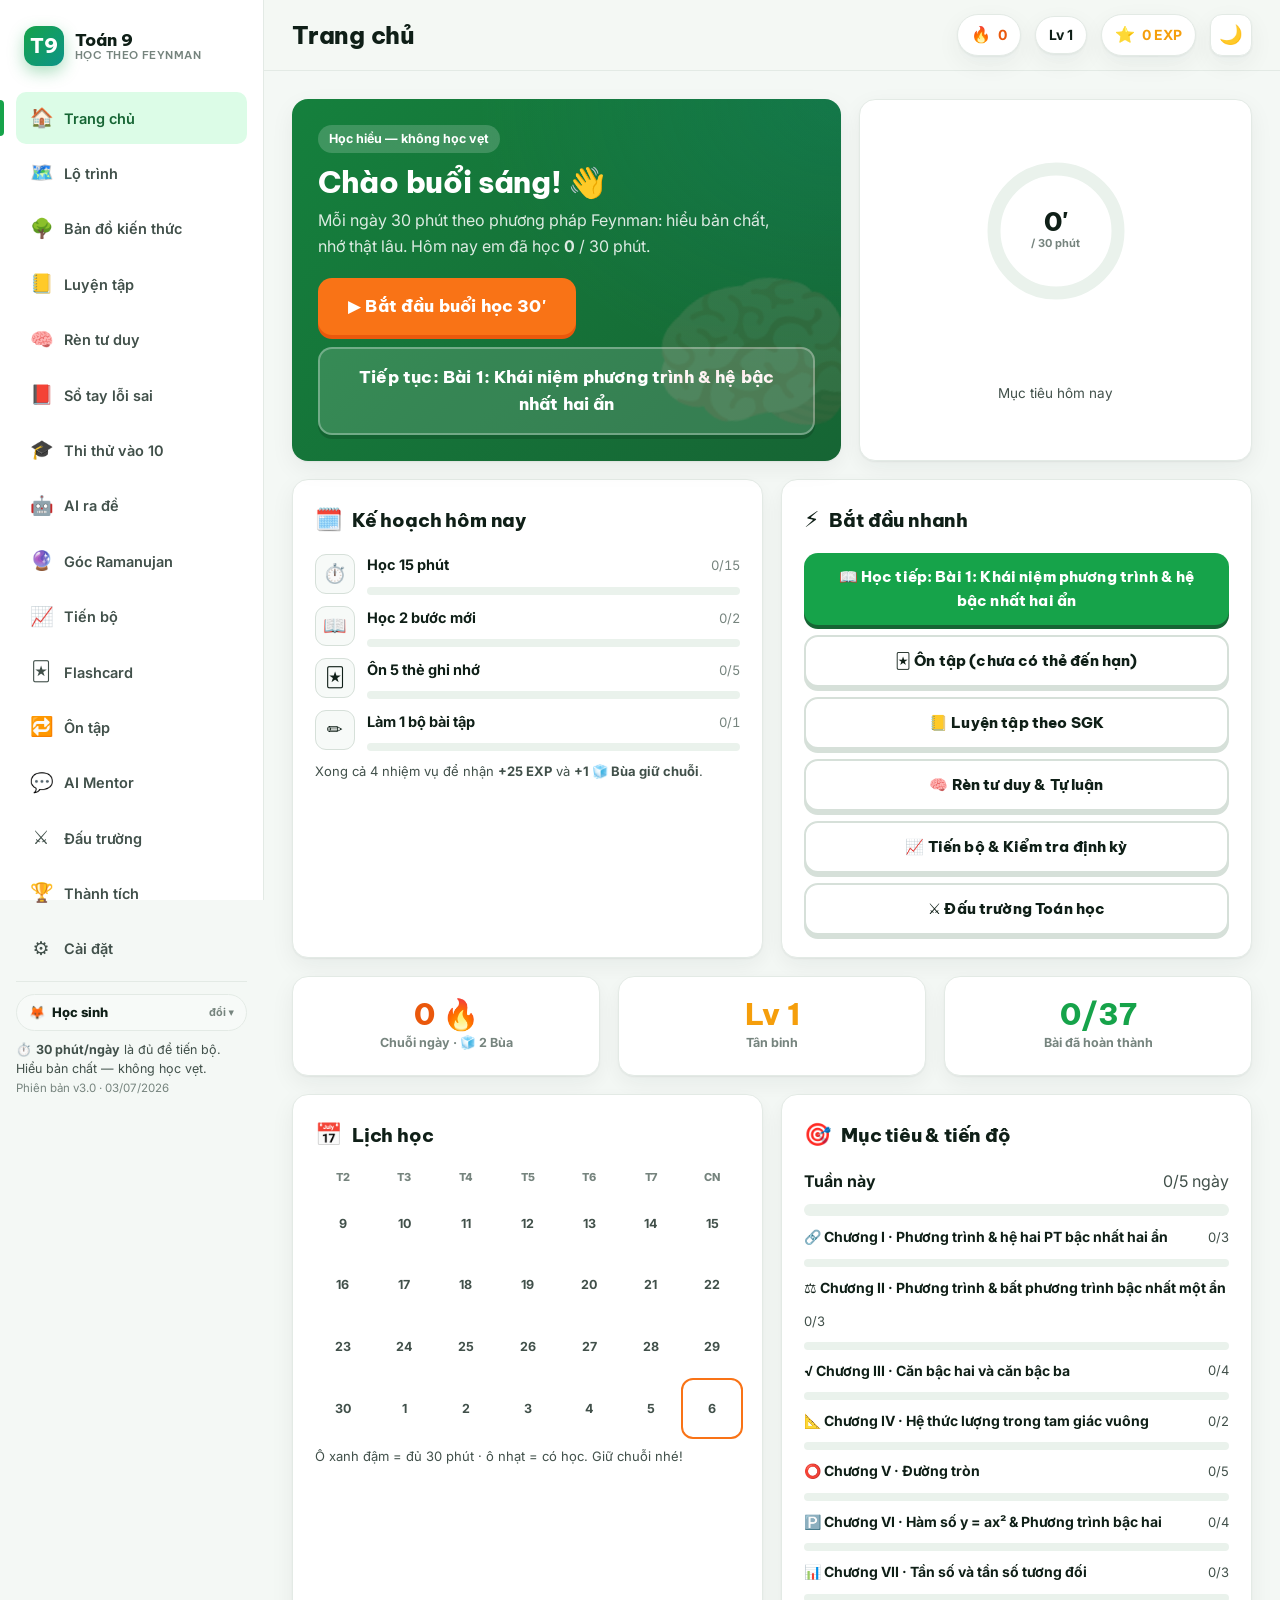
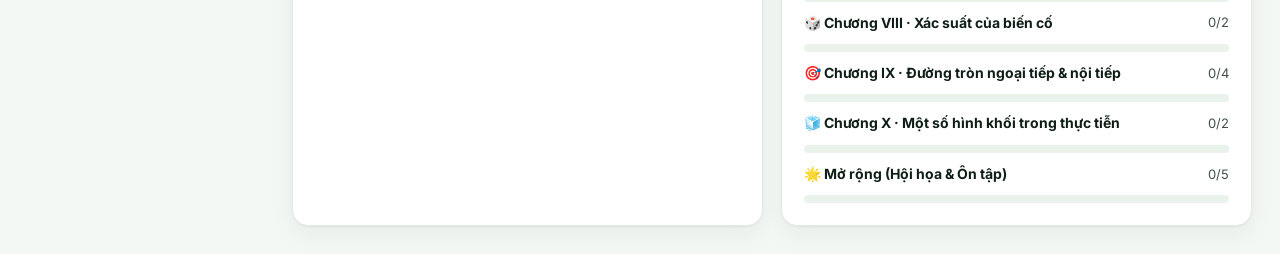
==== commit 12583b07: "Add files via upload" ====
--- a/index.html
+++ b/index.html
@@ -12,6 +12,7 @@
   <link rel="preconnect" href="https://fonts.gstatic.com" crossorigin />
   <link href="https://fonts.googleapis.com/css2?family=Be+Vietnam+Pro:wght@500;600;700;800&family=Inter:wght@400;500;600;700&display=swap" rel="stylesheet" />
 
+  <link rel="stylesheet" href="assets/katex/katex.min.css" />
   <link rel="stylesheet" href="assets/css/styles.css" />
 
   <!-- Lưới an toàn: bắt lỗi nạp file (404) và lỗi chạy để không bao giờ trắng trang. -->
@@ -58,8 +59,13 @@
       <nav class="nav">
         <a class="nav-item" href="#/dashboard"   data-route="dashboard"><span class="ic">🏠</span> Trang chủ</a>
         <a class="nav-item" href="#/lo-trinh"     data-route="lo-trinh"><span class="ic">🗺️</span> Lộ trình</a>
+        <a class="nav-item" href="#/ban-do"        data-route="ban-do"><span class="ic">🌳</span> Bản đồ kiến thức</a>
         <a class="nav-item" href="#/luyen-tap"    data-route="luyen-tap"><span class="ic">📒</span> Luyện tập</a>
         <a class="nav-item" href="#/tu-duy"        data-route="tu-duy"><span class="ic">🧠</span> Rèn tư duy</a>
+        <a class="nav-item" href="#/loi-sai"       data-route="loi-sai"><span class="ic">📕</span> Sổ tay lỗi sai</a>
+        <a class="nav-item" href="#/thi-thu"       data-route="thi-thu"><span class="ic">🎓</span> Thi thử vào 10</a>
+        <a class="nav-item" href="#/ai-de"         data-route="ai-de"><span class="ic">🤖</span> AI ra đề</a>
+        <a class="nav-item" href="#/ramanujan"     data-route="ramanujan"><span class="ic">🔮</span> Góc Ramanujan</a>
         <a class="nav-item" href="#/tien-bo"       data-route="tien-bo"><span class="ic">📈</span> Tiến bộ</a>
         <a class="nav-item" href="#/flashcard"    data-route="flashcard"><span class="ic">🃏</span> Flashcard</a>
         <a class="nav-item" href="#/on-tap"       data-route="on-tap"><span class="ic">🔁</span> Ôn tập <span class="nav-badge" data-badge="ontap">0</span></a>
@@ -125,6 +131,7 @@
   <canvas id="confetti"></canvas>
 
   <!-- Nạp script THEO ĐÚNG THỨ TỰ phụ thuộc. Mỗi file gắn vào window.App. -->
+  <script defer src="assets/katex/katex.min.js"></script>
   <script src="assets/js/data.js"></script>
   <script src="assets/js/storage.js"></script>
   <script src="assets/js/engine.js"></script>
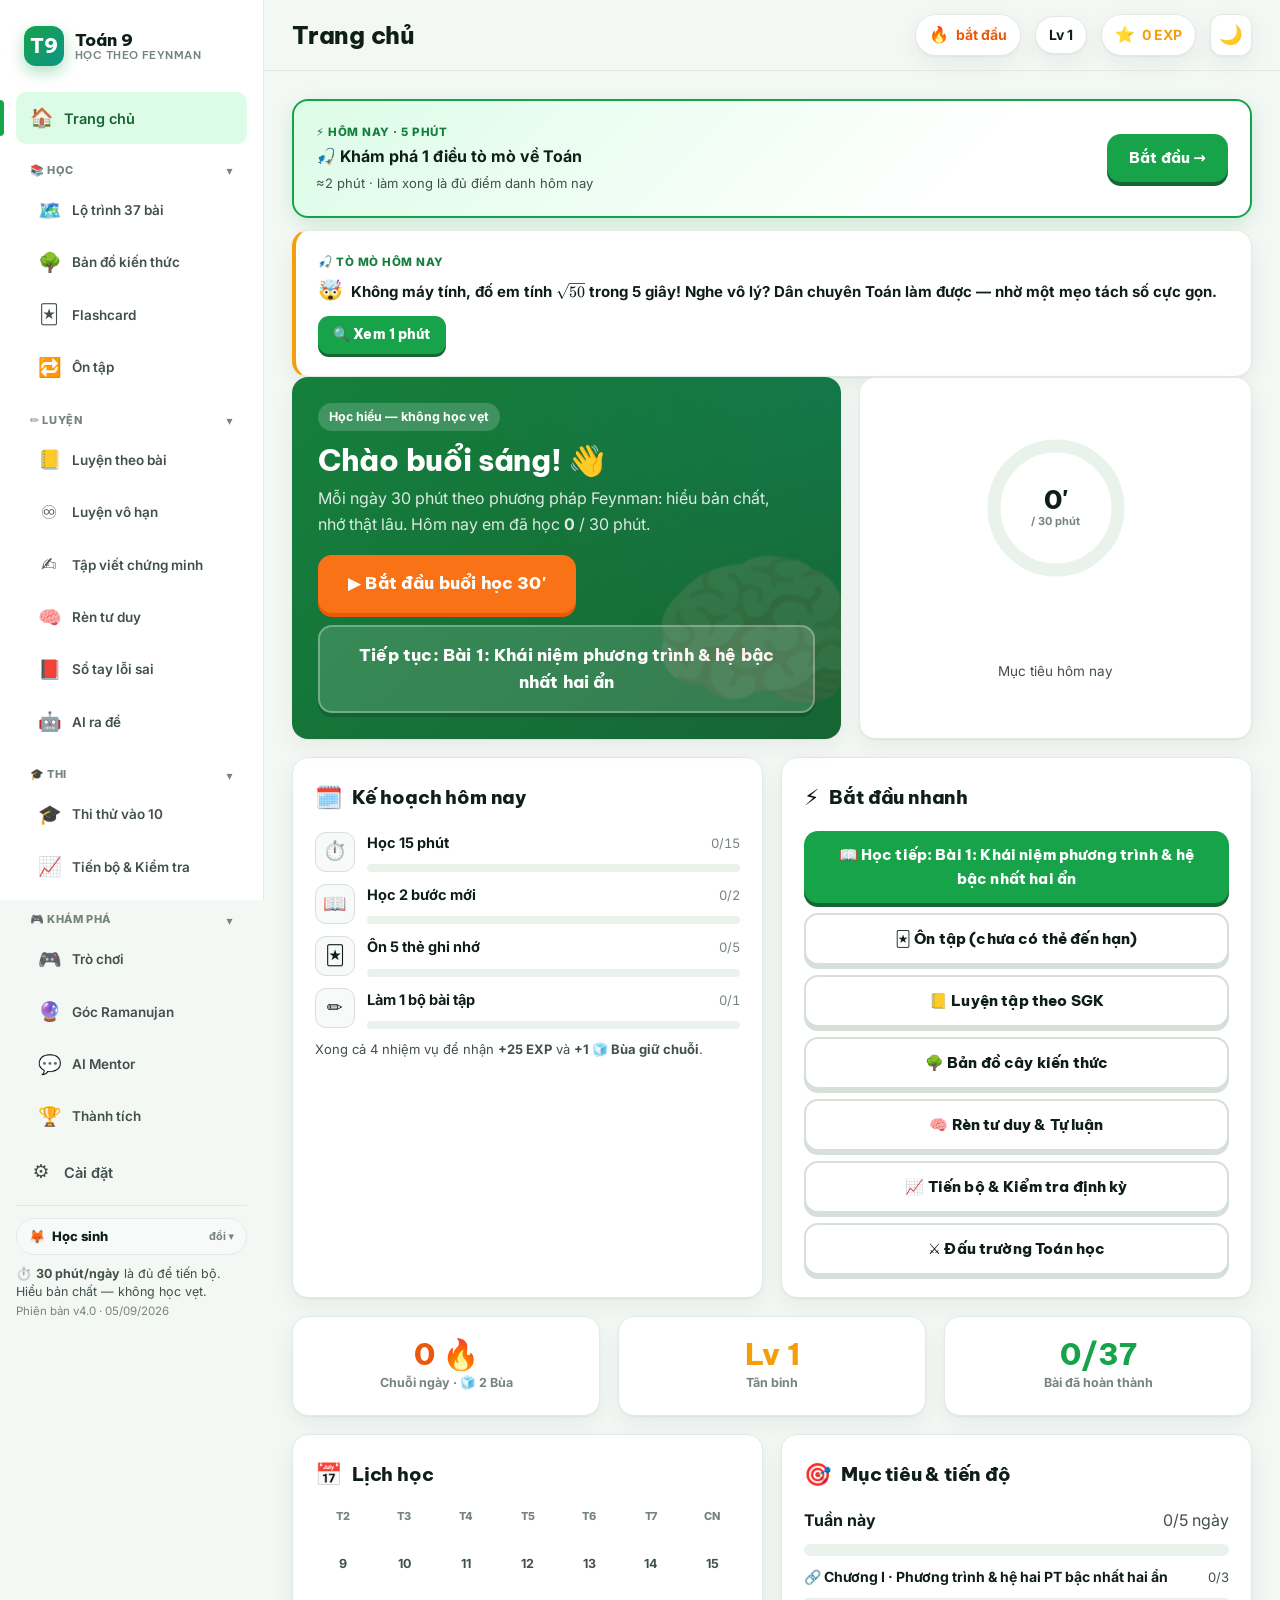
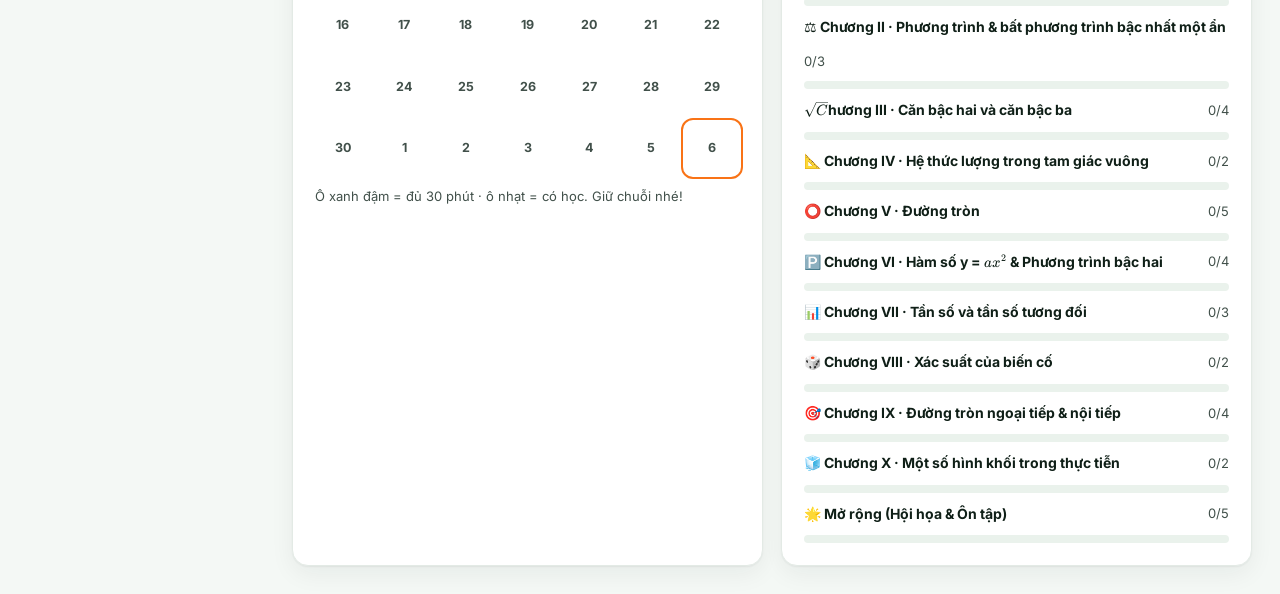
==== commit 0f21cc5d: "Add files via upload" ====
--- a/index.html
+++ b/index.html
@@ -58,20 +58,47 @@
 
       <nav class="nav">
         <a class="nav-item" href="#/dashboard"   data-route="dashboard"><span class="ic">🏠</span> Trang chủ</a>
-        <a class="nav-item" href="#/lo-trinh"     data-route="lo-trinh"><span class="ic">🗺️</span> Lộ trình</a>
-        <a class="nav-item" href="#/ban-do"        data-route="ban-do"><span class="ic">🌳</span> Bản đồ kiến thức</a>
-        <a class="nav-item" href="#/luyen-tap"    data-route="luyen-tap"><span class="ic">📒</span> Luyện tập</a>
-        <a class="nav-item" href="#/tu-duy"        data-route="tu-duy"><span class="ic">🧠</span> Rèn tư duy</a>
-        <a class="nav-item" href="#/loi-sai"       data-route="loi-sai"><span class="ic">📕</span> Sổ tay lỗi sai</a>
-        <a class="nav-item" href="#/thi-thu"       data-route="thi-thu"><span class="ic">🎓</span> Thi thử vào 10</a>
-        <a class="nav-item" href="#/ai-de"         data-route="ai-de"><span class="ic">🤖</span> AI ra đề</a>
-        <a class="nav-item" href="#/ramanujan"     data-route="ramanujan"><span class="ic">🔮</span> Góc Ramanujan</a>
-        <a class="nav-item" href="#/tien-bo"       data-route="tien-bo"><span class="ic">📈</span> Tiến bộ</a>
-        <a class="nav-item" href="#/flashcard"    data-route="flashcard"><span class="ic">🃏</span> Flashcard</a>
-        <a class="nav-item" href="#/on-tap"       data-route="on-tap"><span class="ic">🔁</span> Ôn tập <span class="nav-badge" data-badge="ontap">0</span></a>
-        <a class="nav-item" href="#/mentor"       data-route="mentor"><span class="ic">💬</span> AI Mentor</a>
-        <a class="nav-item" href="#/game"         data-route="game"><span class="ic">⚔️</span> Đấu trường</a>
-        <a class="nav-item" href="#/thanh-tich"   data-route="thanh-tich"><span class="ic">🏆</span> Thành tích</a>
+
+        <div class="nav-group" data-group="hoc">
+          <button class="nav-head" type="button"><span>📚 HỌC</span><span class="nav-caret">▾</span></button>
+          <div class="nav-items">
+            <a class="nav-item" href="#/lo-trinh"     data-route="lo-trinh"><span class="ic">🗺️</span> Lộ trình 37 bài</a>
+            <a class="nav-item" href="#/ban-do"        data-route="ban-do"><span class="ic">🌳</span> Bản đồ kiến thức</a>
+            <a class="nav-item" href="#/flashcard"    data-route="flashcard"><span class="ic">🃏</span> Flashcard</a>
+            <a class="nav-item" href="#/on-tap"       data-route="on-tap"><span class="ic">🔁</span> Ôn tập <span class="nav-badge" data-badge="ontap">0</span></a>
+          </div>
+        </div>
+
+        <div class="nav-group" data-group="luyen">
+          <button class="nav-head" type="button"><span>✏️ LUYỆN</span><span class="nav-caret">▾</span></button>
+          <div class="nav-items">
+            <a class="nav-item" href="#/luyen-tap"    data-route="luyen-tap"><span class="ic">📒</span> Luyện theo bài</a>
+            <a class="nav-item" href="#/vo-han"       data-route="vo-han"><span class="ic">♾️</span> Luyện vô hạn</a>
+            <a class="nav-item" href="#/chung-minh"   data-route="chung-minh"><span class="ic">✍️</span> Tập viết chứng minh</a>
+            <a class="nav-item" href="#/tu-duy"        data-route="tu-duy"><span class="ic">🧠</span> Rèn tư duy</a>
+            <a class="nav-item" href="#/loi-sai"       data-route="loi-sai"><span class="ic">📕</span> Sổ tay lỗi sai</a>
+            <a class="nav-item" href="#/ai-de"         data-route="ai-de"><span class="ic">🤖</span> AI ra đề</a>
+          </div>
+        </div>
+
+        <div class="nav-group" data-group="thi">
+          <button class="nav-head" type="button"><span>🎓 THI</span><span class="nav-caret">▾</span></button>
+          <div class="nav-items">
+            <a class="nav-item" href="#/thi-thu"       data-route="thi-thu"><span class="ic">🎓</span> Thi thử vào 10</a>
+            <a class="nav-item" href="#/tien-bo"       data-route="tien-bo"><span class="ic">📈</span> Tiến bộ & Kiểm tra</a>
+          </div>
+        </div>
+
+        <div class="nav-group" data-group="kham-pha">
+          <button class="nav-head" type="button"><span>🎮 KHÁM PHÁ</span><span class="nav-caret">▾</span></button>
+          <div class="nav-items">
+            <a class="nav-item" href="#/game"         data-route="game"><span class="ic">🎮</span> Trò chơi</a>
+            <a class="nav-item" href="#/ramanujan"     data-route="ramanujan"><span class="ic">🔮</span> Góc Ramanujan</a>
+            <a class="nav-item" href="#/mentor"       data-route="mentor"><span class="ic">💬</span> AI Mentor</a>
+            <a class="nav-item" href="#/thanh-tich"   data-route="thanh-tich"><span class="ic">🏆</span> Thành tích</a>
+          </div>
+        </div>
+
         <a class="nav-item" href="#/cai-dat"      data-route="cai-dat"><span class="ic">⚙️</span> Cài đặt</a>
       </nav>
 
--- a/assets/css/styles.css
+++ b/assets/css/styles.css
@@ -1058,3 +1058,372 @@
 @keyframes hookin { from { opacity: 0; transform: translateY(6px); } to { opacity: 1; transform: none; } }
 
 .app-ver { color: var(--ink-faint); font-size: 11.5px; }
+
+/* 🤖 AI Mentor (ChatGPT) */
+.ai-banner {
+  display: flex; align-items: center; gap: 8px; flex-wrap: wrap;
+  border: 1.5px solid var(--border); background: var(--surface-2, var(--bg));
+  border-radius: 12px; padding: 9px 13px; margin-bottom: 12px; font-size: 13.5px;
+}
+.ai-banner.on {
+  border-color: color-mix(in srgb, var(--brand) 45%, var(--border));
+  background: var(--brand-soft);
+}
+.ai-banner .btn { margin-left: auto; }
+
+.typing { display: inline-flex; gap: 4px; align-items: center; padding: 4px 2px; }
+.typing span {
+  width: 6px; height: 6px; border-radius: 50%; background: var(--ink-faint);
+  animation: typebounce 1.1s ease-in-out infinite;
+}
+.typing span:nth-child(2) { animation-delay: .18s; }
+.typing span:nth-child(3) { animation-delay: .36s; }
+@keyframes typebounce { 0%, 60%, 100% { transform: translateY(0); opacity: .5; } 30% { transform: translateY(-4px); opacity: 1; } }
+
+.ai-feedback {
+  border-left: 4px solid var(--brand); background: var(--brand-soft);
+  border-radius: 12px; padding: 11px 14px; margin-top: 10px; line-height: 1.65; font-size: 14px;
+  animation: hookin .3s ease;
+}
+.ai-feedback.err {
+  border-left-color: var(--accent, #f97316);
+  background: color-mix(in srgb, var(--accent, #f97316) 10%, var(--surface));
+}
+
+/* =========================================================================
+   AI MENTOR (ChatGPT)
+   ========================================================================= */
+.ai-banner {
+  display: flex; align-items: center; gap: 8px; flex-wrap: wrap;
+  border: 1.5px solid var(--border); background: var(--surface-2, var(--bg));
+  border-radius: 12px; padding: 9px 13px; margin-bottom: 12px; font-size: 13px; color: var(--ink-soft);
+}
+.ai-banner.on {
+  border-color: color-mix(in srgb, var(--brand) 45%, var(--border));
+  background: var(--brand-soft); color: var(--ink);
+}
+.ai-banner .btn { margin-left: auto; }
+
+/* 3 chấm đang gõ */
+.typing { display: inline-flex; gap: 5px; align-items: center; padding: 4px 2px; }
+.typing span {
+  width: 7px; height: 7px; border-radius: 50%; background: var(--brand);
+  opacity: .35; animation: typing 1.1s ease-in-out infinite;
+}
+.typing span:nth-child(2) { animation-delay: .18s; }
+.typing span:nth-child(3) { animation-delay: .36s; }
+@keyframes typing { 0%,100% { opacity: .3; transform: translateY(0); } 40% { opacity: 1; transform: translateY(-4px); } }
+
+/* nhận xét AI cho bài tự luận */
+.ai-feedback {
+  border-left: 4px solid var(--brand); background: var(--brand-soft);
+  border-radius: 12px; padding: 11px 14px; margin-top: 12px; line-height: 1.65; font-size: 14px;
+}
+.ai-feedback.err {
+  border-left-color: var(--rose-500, #f43f5e);
+  background: color-mix(in srgb, var(--rose-500, #f43f5e) 9%, var(--surface));
+}
+
+/* =========================================================================
+   SỔ TAY LỖI SAI
+   ========================================================================= */
+.mk-due-card { border-left: 4px solid var(--rose-500, #f43f5e); }
+.mk-summary { display: flex; gap: 20px; flex-wrap: wrap; }
+.mk-summary > div { text-align: center; }
+.mk-big { font-size: 28px; font-weight: 900; color: var(--brand-deep); line-height: 1.1; }
+.mk-list { display: grid; gap: 8px; }
+.mk-item {
+  display: flex; align-items: center; justify-content: space-between; gap: 10px;
+  border: 1.5px solid var(--border); border-radius: 12px; padding: 10px 13px;
+}
+.mk-info { display: flex; flex-direction: column; gap: 2px; min-width: 0; }
+.mk-src { font-size: 11.5px; font-weight: 800; color: var(--brand-strong, var(--brand-deep)); }
+.mk-q { font-size: 14px; font-weight: 600; }
+.mk-meta { font-size: 12px; color: var(--ink-faint); }
+.mk-progress { font-size: 13px; font-weight: 700; color: var(--ink-soft); margin-bottom: 8px; }
+.mk-result { margin-top: 12px; padding: 11px 14px; border-radius: 12px; line-height: 1.6; font-size: 14px; }
+.mk-result.ok { background: var(--brand-soft); border-left: 4px solid var(--brand); }
+.mk-result.no { background: color-mix(in srgb, var(--rose-500, #f43f5e) 9%, var(--surface)); border-left: 4px solid var(--rose-500, #f43f5e); }
+.empty-note { text-align: center; padding: 24px 18px; }
+.empty-note p { margin: 6px 0; }
+
+/* KaTeX: cỡ chữ hợp ngữ cảnh + không tràn dòng */
+.katex { font-size: 1.05em; }
+.q-text .katex, .prose .katex, .step-t .katex, .hook-q .katex { font-size: 1.08em; }
+.katex-display { margin: .4em 0; overflow-x: auto; overflow-y: hidden; }
+
+/* =========================================================================
+   BẢN ĐỒ CÂY KIẾN THỨC
+   ========================================================================= */
+.tree-top { display: flex; gap: 18px; align-items: center; flex-wrap: wrap; }
+.tree-overall { display: flex; align-items: center; gap: 12px; }
+.tree-big { font-size: 34px; font-weight: 900; color: var(--brand-deep); line-height: 1; }
+.tree-legend { display: flex; gap: 12px; flex-wrap: wrap; margin-left: auto; }
+.tl-item { display: flex; align-items: center; gap: 6px; font-size: 12.5px; color: var(--ink-soft); }
+.tl-dot { width: 18px; height: 18px; border-radius: 50%; display: inline-flex; align-items: center; justify-content: center; font-size: 11px; font-weight: 800; color: #fff; }
+
+/* màu 4 mức thành thạo */
+.lv0 .tn-dot, .tl-dot.lv0 { background: color-mix(in srgb, var(--ink) 18%, var(--surface)); color: var(--ink-faint); }
+.lv1 .tn-dot, .tl-dot.lv1 { background: var(--gold, #eab308); color: #fff; }
+.lv2 .tn-dot, .tl-dot.lv2 { background: var(--brand); color: #fff; }
+.lv3 .tn-dot, .tl-dot.lv3 { background: linear-gradient(135deg, #f59e0b, #f97316); color: #fff; box-shadow: 0 2px 8px color-mix(in srgb, #f97316 45%, transparent); }
+
+.tree-map { margin-top: 14px; position: relative; }
+.tree-chapter { display: flex; gap: 14px; position: relative; padding-bottom: 18px; }
+/* đường spine dọc nối các chương */
+.tree-chapter::before {
+  content: ""; position: absolute; left: 17px; top: 4px; bottom: -4px; width: 3px;
+  background: color-mix(in srgb, var(--brand) 25%, var(--border)); z-index: 0;
+}
+.tree-chapter:last-child::before { display: none; }
+.tree-spine-dot {
+  flex: none; width: 36px; height: 36px; border-radius: 50%; z-index: 1;
+  display: flex; align-items: center; justify-content: center; color: #fff; font-weight: 800; font-size: 15px;
+  box-shadow: 0 2px 6px rgba(0,0,0,.12);
+}
+.tree-chapter-body { flex: 1; min-width: 0; padding-top: 3px; }
+.tree-ch-head { display: flex; align-items: center; gap: 8px; margin-bottom: 8px; }
+.tree-ch-head b { font-size: 14.5px; }
+.tch-emoji { font-size: 18px; }
+.tch-pct { margin-left: auto; font-size: 12.5px; font-weight: 800; color: var(--brand-strong, var(--brand-deep)); }
+.tree-nodes { display: flex; flex-wrap: wrap; gap: 8px; }
+.tree-node {
+  display: flex; flex-direction: column; align-items: center; gap: 4px; width: 82px;
+  border: 0; background: transparent; cursor: pointer; font-family: var(--font-body); padding: 4px 2px;
+  border-radius: 10px; transition: transform .1s, background .15s;
+}
+.tree-node:hover { transform: translateY(-2px); background: var(--surface-2, var(--bg)); }
+.tn-dot {
+  width: 42px; height: 42px; border-radius: 14px; display: flex; align-items: center; justify-content: center;
+  font-size: 19px; font-weight: 800;
+}
+.tn-label { font-size: 10.5px; line-height: 1.25; text-align: center; color: var(--ink-soft);
+  display: -webkit-box; -webkit-line-clamp: 2; -webkit-box-orient: vertical; overflow: hidden; }
+
+/* =========================================================================
+   GAME v2 — HUB GRADIENT · ĐUA XE CANVAS · ĐỀN CỔ KHO BÁU
+   ========================================================================= */
+.game-card { position: relative; overflow: hidden; color: #fff; border: 0; }
+.game-card b { color: #fff; }
+.game-card span { color: rgba(255,255,255,.88); }
+.gc-race  { background: linear-gradient(135deg, #0ea5e9, #6366f1); }
+.gc-maze  { background: linear-gradient(135deg, #b45309, #7c2d12); }
+.gc-arena { background: linear-gradient(135deg, #dc2626, #7e22ce); }
+.game-card .gc-emoji { font-size: 40px; filter: drop-shadow(0 4px 8px rgba(0,0,0,.3)); }
+.gc-shine {
+  position: absolute; top: -60%; left: -30%; width: 55%; height: 220%;
+  background: linear-gradient(105deg, transparent, rgba(255,255,255,.28), transparent);
+  transform: rotate(18deg); transition: left .5s ease; pointer-events: none;
+}
+.game-card:hover .gc-shine { left: 110%; }
+
+/* độ khó */
+.race-level { display: flex; gap: 7px; align-items: center; margin-bottom: 10px; flex-wrap: wrap; }
+.tabchip {
+  border: 1.5px solid var(--border); background: var(--surface); color: var(--ink);
+  border-radius: 999px; padding: 5px 13px; font-family: var(--font-body); font-weight: 800; font-size: 13px; cursor: pointer;
+}
+.tabchip.active { border-color: var(--brand); background: var(--brand-soft); color: var(--brand-strong, var(--brand-deep)); }
+.tabchip:disabled { opacity: .5; cursor: default; }
+
+/* sân đua */
+.race-stage { position: relative; border-radius: 16px; overflow: hidden; box-shadow: 0 8px 24px rgba(0,0,0,.14); }
+#race-cv { display: block; width: 100%; height: auto; background: #4b5563; }
+.race-count {
+  position: absolute; inset: 0; display: flex; align-items: center; justify-content: center;
+  background: rgba(15,23,42,.45); z-index: 3;
+}
+.race-count span {
+  font-size: 64px; font-weight: 900; color: #fff; text-shadow: 0 4px 18px rgba(0,0,0,.5);
+  animation: cpop .8s ease infinite;
+}
+@keyframes cpop { 0% { transform: scale(.6); opacity: .4; } 30% { transform: scale(1.15); opacity: 1; } 100% { transform: scale(1); } }
+.race-hud2 {
+  position: absolute; left: 10px; right: 10px; top: 8px; display: grid; gap: 4px; z-index: 2;
+}
+.rh-row { display: flex; align-items: center; gap: 8px; font-size: 12.5px; font-weight: 800; color: #fff; text-shadow: 0 1px 3px rgba(0,0,0,.6); }
+.rh-bar { flex: 1; height: 8px; border-radius: 999px; background: rgba(255,255,255,.28); overflow: hidden; }
+.rh-bar span { display: block; height: 100%; background: linear-gradient(90deg, #34d399, #10b981); border-radius: 999px; transition: width .2s; }
+.rh-bar.ai span { background: linear-gradient(90deg, #f87171, #ef4444); }
+.race-streak {
+  position: absolute; right: 12px; bottom: 10px; z-index: 2;
+  background: rgba(0,0,0,.45); color: #fff; font-weight: 800; font-size: 13px;
+  border-radius: 999px; padding: 4px 12px; animation: cpop .4s ease;
+}
+
+/* đền cổ */
+.maze.temple .maze-grid { background: linear-gradient(160deg, #1c1917, #292524); padding: 12px; border-radius: 16px; box-shadow: inset 0 0 40px rgba(0,0,0,.6); }
+.maze.temple .mz-cell { background: #3f3a36; box-shadow: inset 0 2px 4px rgba(255,255,255,.05), inset 0 -3px 6px rgba(0,0,0,.45); border-radius: 8px; }
+.maze.temple .mz-cell.path { background: #57534e; outline: none; }
+.maze.temple .mz-cell.walked { background: linear-gradient(135deg, #14532d, #166534); box-shadow: inset 0 0 12px rgba(74,222,128,.35); }
+.maze.temple .mz-cell.here { background: linear-gradient(135deg, #92400e, #b45309); box-shadow: 0 0 16px rgba(251,191,36,.5); }
+.maze.temple .mz-cell.fog { filter: brightness(.45) blur(1px); }
+.mz-hero { display: inline-block; animation: hero-bounce 1s ease-in-out infinite; font-size: 24px; }
+@keyframes hero-bounce { 0%,100% { transform: translateY(0); } 50% { transform: translateY(-4px); } }
+.mz-door { display: inline-block; font-size: 22px; transform-origin: left center; }
+.mz-cell.door.opening .mz-door { animation: door-open .4s ease forwards; }
+@keyframes door-open { to { transform: perspective(200px) rotateY(-80deg); opacity: .4; } }
+.mz-gem { display: inline-block; font-size: 22px; animation: gem-pulse 1.4s ease-in-out infinite; }
+.mz-gem.dim { filter: brightness(.5); animation: none; }
+@keyframes gem-pulse { 0%,100% { transform: scale(1); filter: drop-shadow(0 0 4px rgba(103,232,249,.6)); } 50% { transform: scale(1.18); filter: drop-shadow(0 0 12px rgba(103,232,249,.95)); } }
+.mz-torch { animation: torch .5s ease-in-out infinite alternate; }
+.mz-torch.t2 { animation-delay: .25s; }
+@keyframes torch { from { transform: scale(1) rotate(-4deg); opacity: .85; } to { transform: scale(1.15) rotate(4deg); opacity: 1; } }
+.mz-flavor { font-style: italic; color: var(--ink-faint); }
+#maze-card.shake { animation: mzshake .4s ease; }
+@keyframes mzshake { 0%,100% { transform: translateX(0); } 20% { transform: translateX(-7px); } 40% { transform: translateX(6px); } 60% { transform: translateX(-4px); } 80% { transform: translateX(3px); } }
+
+/* =========================================================================
+   🎓 THI THỬ VÀO 10
+   ========================================================================= */
+.exam-best { border-left: 4px solid #f59e0b; font-size: 14px; }
+.exam-list { display: grid; gap: 10px; }
+.exam-card {
+  text-align: left; cursor: pointer; display: grid; gap: 5px;
+  background: var(--surface); border: 1.5px solid var(--border); border-radius: 15px; padding: 14px 16px;
+  font-family: var(--font-body); color: var(--ink); transition: transform .1s, border-color .15s;
+}
+.exam-card:hover { transform: translateY(-2px); border-color: var(--brand); }
+.ec-head { display: flex; align-items: center; gap: 8px; font-size: 15px; }
+.ec-best { margin-left: auto; font-size: 12px; font-weight: 800; color: #b45309; background: #fef3c7; border-radius: 999px; padding: 2px 10px; }
+.ec-new { margin-left: auto; font-size: 12px; font-weight: 700; color: var(--ink-faint); }
+.ec-desc { font-size: 13px; color: var(--ink-soft); line-height: 1.45; }
+.ec-meta { font-size: 12px; color: var(--ink-faint); font-weight: 700; }
+.exam-hist-row { display: flex; gap: 10px; align-items: center; padding: 6px 0; border-bottom: 1px dashed var(--border); font-size: 13.5px; }
+.exam-hist-row:last-child { border-bottom: 0; }
+.exam-hist-row b { margin-left: auto; color: var(--brand-deep); }
+
+.exam-timerbar {
+  position: sticky; top: 0; z-index: 20; display: flex; align-items: center; gap: 12px;
+  background: var(--surface); border: 1.5px solid var(--border); border-radius: 13px;
+  padding: 9px 14px; box-shadow: 0 4px 14px rgba(0,0,0,.08); font-size: 13.5px; font-weight: 700;
+}
+.exam-timerbar b { margin-left: auto; font-size: 19px; font-variant-numeric: tabular-nums; color: var(--brand-deep); }
+.exam-timerbar.danger { border-color: #ef4444; }
+.exam-timerbar.danger b { color: #dc2626; animation: cpop 1s ease infinite; }
+
+.exam-q { background: var(--surface); border: 1.5px solid var(--border); border-radius: 14px; padding: 13px 16px; margin-top: 12px; }
+.eq-head { display: flex; align-items: center; gap: 8px; margin-bottom: 6px; }
+.eq-pts { margin-left: auto; font-size: 12px; font-weight: 800; color: var(--brand-strong, var(--brand-deep)); background: var(--brand-soft); border-radius: 999px; padding: 2px 10px; }
+.eq-text { font-size: 14.5px; line-height: 1.6; }
+.ex-opt.selected { border-color: var(--brand); background: var(--brand-soft); font-weight: 800; }
+.exam-q.eq-ok { border-left: 4px solid var(--brand); }
+.exam-q.eq-no { border-left: 4px solid #ef4444; }
+.sol-block { margin-top: 8px; background: var(--surface-2, var(--bg)); border-radius: 10px; padding: 9px 13px; font-size: 13.5px; }
+.sol-block ol { margin: 6px 0 0 18px; padding: 0; display: grid; gap: 3px; }
+
+.exam-score { text-align: center; padding: 22px 16px; }
+.exam-score.gold { background: linear-gradient(150deg, #fffbeb, var(--surface)); border-color: #f59e0b; }
+.es-emoji { font-size: 44px; }
+.es-score { font-size: 46px; font-weight: 900; color: var(--brand-deep); line-height: 1.1; }
+.es-score span { font-size: 20px; color: var(--ink-faint); font-weight: 700; }
+.es-rank { font-size: 15px; margin: 4px 0; }
+
+/* 🔒 chế độ nghiêm */
+.locked-card { text-align: center; padding: 22px 18px; }
+.lk-emoji { font-size: 44px; }
+.lk-req {
+  display: flex; align-items: center; gap: 8px; flex-wrap: wrap; justify-content: center;
+  border: 1.5px dashed var(--border); border-radius: 12px; padding: 9px 13px; margin-top: 10px; font-size: 14px;
+}
+.lk-req.ok { border-style: solid; border-color: var(--brand); background: var(--brand-soft); }
+.lk-req .soft { font-size: 12.5px; }
+
+/* =========================================================================
+   🔮 GÓC RAMANUJAN
+   ========================================================================= */
+.rama-intro { background: linear-gradient(150deg, color-mix(in srgb, #8b5cf6 10%, var(--surface)), var(--surface) 70%); border-color: color-mix(in srgb, #8b5cf6 30%, var(--border)); }
+.rama-steps { display: flex; gap: 6px; flex-wrap: wrap; margin-top: 10px; }
+.rama-steps span { font-size: 12px; font-weight: 800; background: color-mix(in srgb, #8b5cf6 14%, var(--surface)); color: #6d28d9; border-radius: 999px; padding: 4px 11px; }
+.rama-progress { display: flex; align-items: center; gap: 16px; flex-wrap: wrap; margin-top: 12px; }
+.rama-progress .prog { flex: 1; min-width: 140px; height: 10px; border-radius: 999px; background: var(--border); overflow: hidden; }
+.rama-progress .prog span { display: block; height: 100%; background: linear-gradient(90deg, #a78bfa, #7c3aed); border-radius: 999px; }
+.rama-list { display: grid; gap: 9px; }
+.rama-card {
+  display: flex; align-items: center; gap: 12px; text-align: left; cursor: pointer; width: 100%;
+  background: var(--surface); border: 1.5px solid var(--border); border-radius: 14px; padding: 12px 15px;
+  font-family: var(--font-body); color: var(--ink); transition: transform .1s, border-color .15s;
+}
+.rama-card:hover { transform: translateY(-2px); border-color: #8b5cf6; }
+.rama-card.done { border-color: color-mix(in srgb, var(--brand) 45%, var(--border)); background: var(--brand-soft); }
+.rc-emoji { font-size: 26px; }
+.rc-body { display: flex; flex-direction: column; gap: 2px; min-width: 0; }
+.rc-body b { font-size: 14.5px; }
+.rc-meta { font-size: 12px; color: var(--ink-faint); }
+.rc-go { margin-left: auto; color: var(--ink-faint); font-size: 18px; }
+
+.rama-head { display: flex; align-items: center; gap: 11px; margin-bottom: 10px; }
+.rh-emoji { font-size: 30px; }
+.rama-story { font-size: 14px; line-height: 1.65; border-left: 4px solid #8b5cf6; }
+.rama-table { width: 100%; border-collapse: collapse; margin: 4px 0; font-size: 15px; }
+.rama-table td { padding: 8px 10px; border-bottom: 1px dashed var(--border); }
+.rama-table tr:last-child td { border-bottom: 0; }
+.rama-table .rt-eq { color: var(--ink-faint); width: 24px; text-align: center; }
+.rama-table td:last-child { color: var(--brand-deep); }
+.rama-hint { font-size: 13.5px; color: var(--ink-soft); font-style: italic; margin: 8px 0 0; }
+.rama-rule { font-size: 15px; line-height: 1.7; border-left: 4px solid #8b5cf6; background: color-mix(in srgb, #8b5cf6 8%, var(--surface)); }
+.rama-rule.mini { font-size: 13.5px; padding: 10px 14px; }
+.rama-proof { margin: 0 0 0 18px; padding: 0; display: grid; gap: 7px; font-size: 14px; line-height: 1.6; }
+
+/* ⚡ Hôm nay 5 phút · 🎣 Tò mò hôm nay */
+.today5 {
+  display: flex; align-items: center; gap: 14px; flex-wrap: wrap;
+  border: 2px solid var(--brand); background: linear-gradient(135deg, var(--brand-soft), var(--surface) 70%);
+  box-shadow: 0 6px 20px color-mix(in srgb, var(--brand) 18%, transparent);
+}
+.today5.done { border-color: var(--border); background: var(--surface); box-shadow: none; }
+.t5-left { display: flex; flex-direction: column; gap: 3px; flex: 1; min-width: 200px; }
+.t5-left b { font-size: 16px; }
+.t5-left .soft { font-size: 13px; }
+.t5-eyebrow { font-size: 11.5px; font-weight: 800; letter-spacing: .5px; color: var(--brand-strong, var(--brand-deep)); }
+.today5 .btn { white-space: nowrap; }
+.hod { margin-top: 12px; border-left: 4px solid #f59e0b; }
+.hod-q { font-size: 15px; font-weight: 700; line-height: 1.55; margin-top: 4px; }
+.hod-emoji { font-size: 20px; margin-right: 4px; }
+.hod .hook-reveal { margin-top: 10px; }
+
+/* =========================================================================
+   MENU NHÓM · ♾️ LUYỆN VÔ HẠN · ✍️ CHỨNG MINH
+   ========================================================================= */
+.nav-group { margin-top: 6px; }
+.nav-head {
+  width: 100%; display: flex; align-items: center; justify-content: space-between;
+  background: transparent; border: 0; cursor: pointer; padding: 8px 14px 4px;
+  font-family: var(--font-body); font-size: 11px; font-weight: 800; letter-spacing: .6px; color: var(--ink-faint);
+}
+.nav-caret { transition: transform .2s; font-size: 12px; }
+.nav-group.collapsed .nav-caret { transform: rotate(-90deg); }
+.nav-group.collapsed .nav-items { display: none; }
+.nav-group .nav-item { padding-left: 22px; font-size: 13.5px; }
+
+.skill-card {
+  text-align: left; cursor: pointer; display: grid; gap: 4px;
+  background: var(--surface); border: 1.5px solid var(--border); border-radius: 15px; padding: 14px 15px;
+  font-family: var(--font-body); color: var(--ink); transition: transform .1s, border-color .15s;
+}
+.skill-card:hover { transform: translateY(-2px); border-color: var(--brand); }
+.skill-card .gc-emoji { font-size: 28px; }
+.skill-card b { font-size: 14.5px; }
+.skill-card span { font-size: 12.5px; color: var(--ink-soft); }
+
+.proof-gt { font-size: 14.5px; line-height: 1.6; border-left: 4px solid var(--brand); }
+.proof-pool { display: grid; gap: 8px; }
+.proof-step {
+  text-align: left; cursor: pointer; background: var(--surface); border: 1.5px dashed var(--border);
+  border-radius: 12px; padding: 10px 13px; font-family: var(--font-body); font-size: 14px; line-height: 1.55; color: var(--ink);
+}
+.proof-step:hover { border-style: solid; border-color: var(--brand); background: var(--brand-soft); }
+.proof-list { margin: 0; padding-left: 22px; display: grid; gap: 8px; }
+.proof-list li { position: relative; background: var(--surface); border: 1.5px solid var(--border); border-radius: 12px; padding: 10px 40px 10px 13px; font-size: 14px; line-height: 1.55; }
+.proof-list.final li { padding-right: 13px; }
+.proof-undo { position: absolute; right: 8px; top: 8px; border: 0; background: transparent; cursor: pointer; color: var(--ink-faint); font-weight: 800; }
+.proof-undo:hover { color: var(--rose-500, #f43f5e); }
+.why-opts { display: flex; flex-wrap: wrap; gap: 6px; margin-top: 8px; }
+.why-opt {
+  border: 1.5px solid var(--border); background: var(--surface-2, var(--bg)); border-radius: 999px;
+  padding: 5px 12px; font-family: var(--font-body); font-size: 12.5px; cursor: pointer; color: var(--ink);
+}
+.why-opt.selected { border-color: var(--brand); background: var(--brand-soft); font-weight: 700; }
+.why-opt.correct { border-color: var(--brand); background: var(--brand); color: #fff; }
+.why-opt.wrong { border-color: #ef4444; color: #dc2626; }
+.why-opt.locked { cursor: default; }
